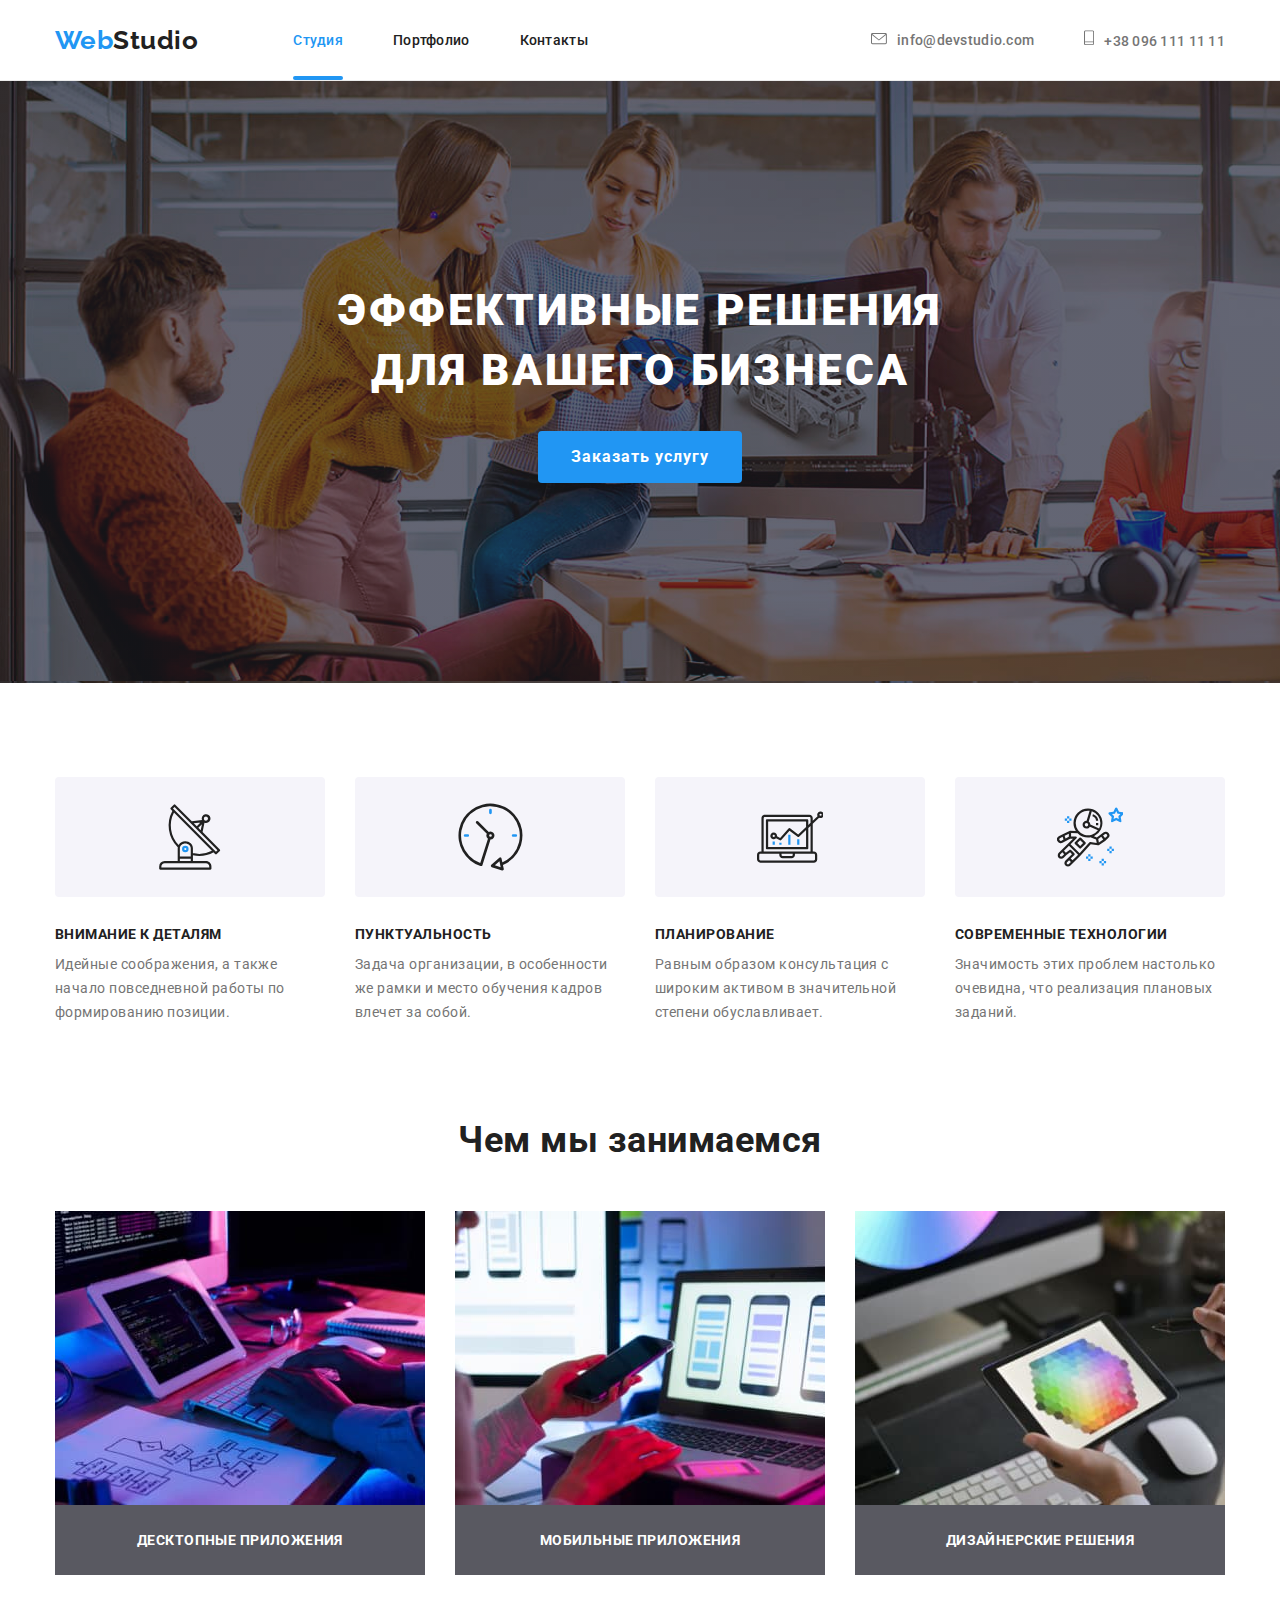
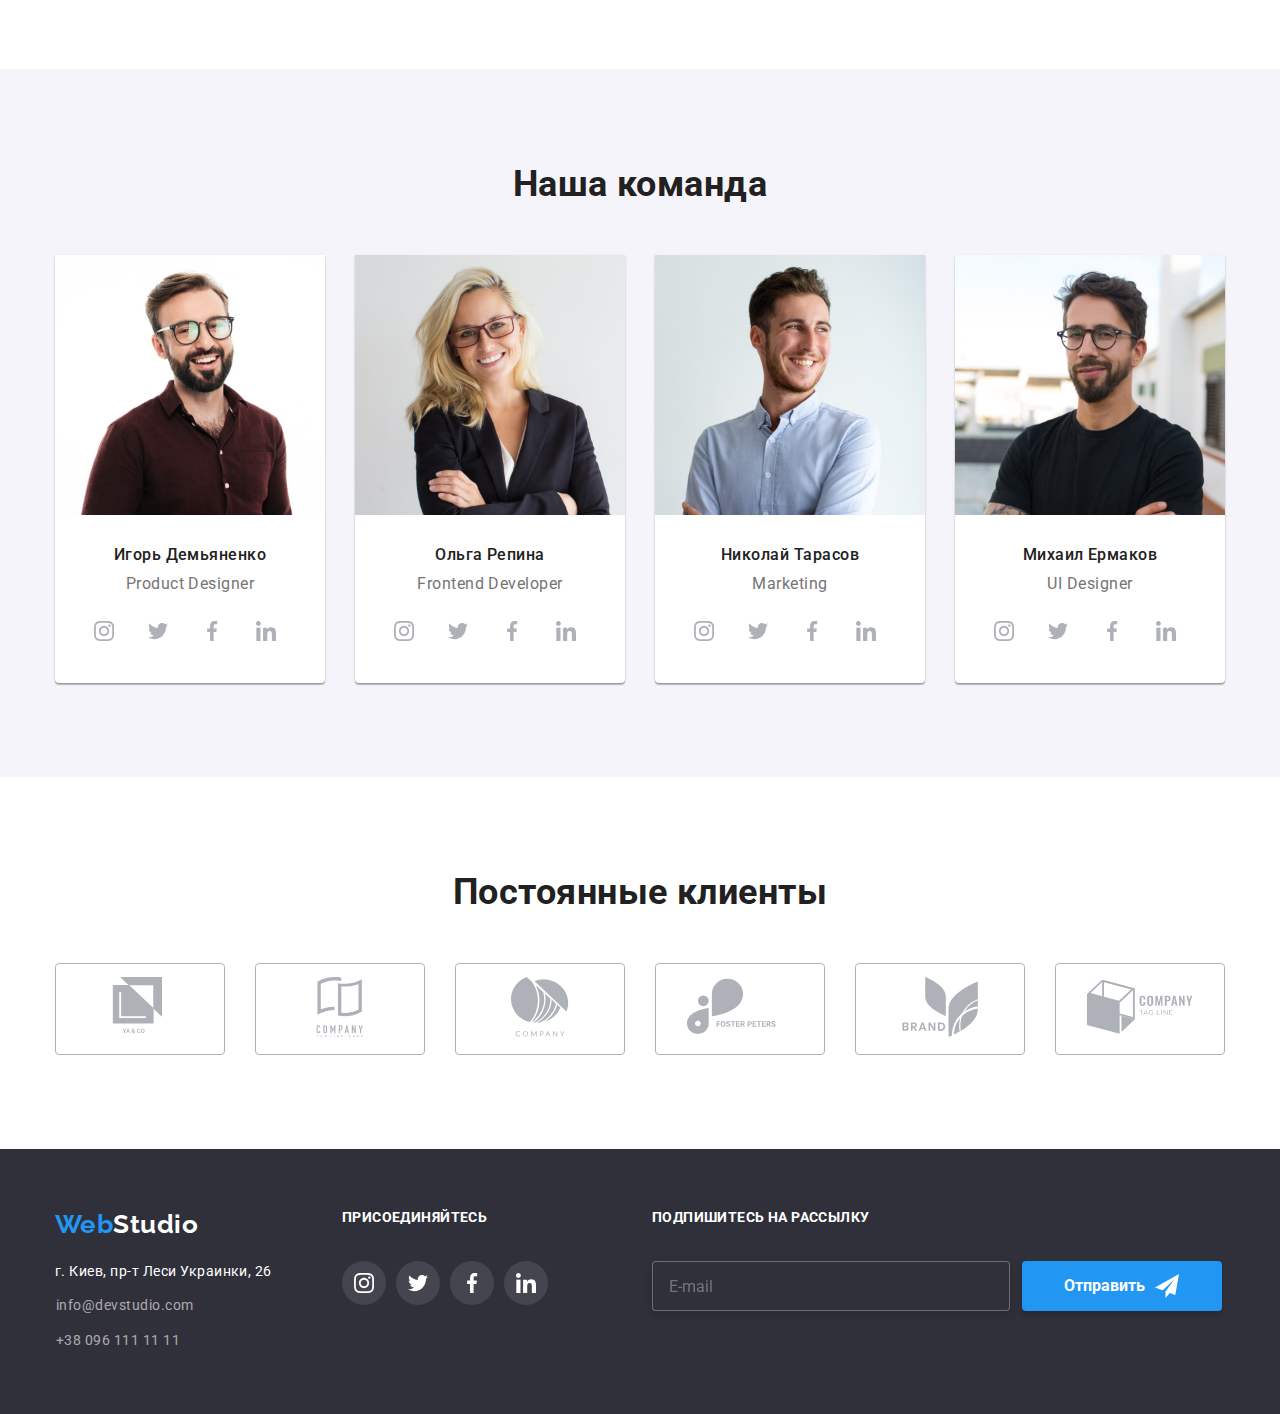
==== index.html @ 8d623f16 "copy goit-markup-hw-06" ====
<!DOCTYPE html>
<html lang="ru">

<head>
    <meta charset="UTF-8" />
    <meta name="viewport" content="width=device-width, initial-scale=1.0" />
    <title>WebStudio</title>
    <link rel="preconnect" href="https://fonts.googleapis.com">
    <link rel="preconnect" href="https://fonts.gstatic.com" crossorigin>
    <link
        href="https://fonts.googleapis.com/css2?family=Raleway:wght@700&family=Roboto:wght@400;500;700;900&display=swap"
        rel="stylesheet">
    <link rel="stylesheet"
        href="https://cdnjs.cloudflare.com/ajax/libs/modern-normalize/1.1.0/modern-normalize.min.css">

    <link rel="stylesheet" href="./css/styles.css">
</head>

<body>
    <!-- Шапка сайта -->
    <header class="page-header">

        <div class="container container-flex">


            <nav class="nav flex">
                <a href="./index.html" class="top-logo logo">
                    <span class="accent">Web</span>Studio
                </a>

                <ul class="site-nav list">
                    <li><a href="./index.html" class="link current">Студия</a></li>

                    <li><a href="./portfolio.html" class="link">Портфолио</a></li>
                    <li><a href="" class="link">Контакты</a></li>
                </ul>
            </nav>




            <ul class="telephone-maill-header list flex">

                <li> <a href="mailto:info@devstudio.com" class="button2 "><svg class="link-icon2" width="16"
                            height="12">
                            <use href="./images/sprite.svg#icon-envelope"></use>
                        </svg>info@devstudio.com</a></li>
                <li><a href="tel:+380961111111" class="button2 "> <svg class="link-icon2" width="10" height="16">
                            <use href="./images/sprite.svg#icon-Vector"></use>
                        </svg>+38 096 111 11 11</a></li>
            </ul>
        </div>

    </header>

    <main>
        <!-- Герой -->

        <section class="hero ">
            <div class="container">
                <div class="hero-content">

                    <h1 class="hero-title">ЭФФЕКТИВНЫЕ РЕШЕНИЯ<br>
                        ДЛЯ ВАШЕГО БИЗНЕСА</h1>
                    <button class="button primary" type="button" data-modal-open>Заказать услугу</button>
                </div>
            </div>


        </section>


        <!-- Переваги -->

        <section class="section-special-first ">
            <div class="container">

                <!-- <h2 class="unvisible">Список преимуществ</h2> -->

                <ul class="feature-list list">

                    <li class="feature-list-item">

                        <div class="invisible-icon2"><svg class="invisible-icon" width="65.32px" height="70px">
                                <use href="./images/sprite.svg#icon-antenna"></use>
                            </svg></div>

                        <h3 class="title">Внимание к деталям</h3>
                        <p class="text">
                            Идейные соображения, а также начало повседневной работы по формированию позиции.
                        </p>
                    </li>
                    <li class="feature-list-item">

                        <div class="invisible-icon2"><svg class="invisible-icon" width="66.96px" height="70px">
                                <use href="./images/sprite.svg#icon-clock"></use>

                            </svg></div>
                        <h3 class="title">Пунктуальность</h3>
                        <p class="text">
                            Задача организации, в особенности же рамки и место обучения кадров влечет за собой.
                        </p>
                    </li>
                    <li class="feature-list-item">

                        <div class="invisible-icon2"><svg class="invisible-icon" width="66.96px" height="70px">
                                <use href="./images/sprite.svg#icon-diagram"></use>
                            </svg></div>

                        <h3 class="title">Планирование</h3>
                        <p class="text">
                            Равным образом консультация с широким активом в значительной степени обуславливает.
                        </p>
                    </li>
                    <li class="feature-list-item">

                        <div class="invisible-icon2"> <svg class="invisible-icon" width="66.96px" height="70px">
                                <use href="./images/sprite.svg#icon-astronaut"></use>
                            </svg></div>

                        <h3 class="title">Современные технологии</h3>
                        <p class="text">
                            Значимость этих проблем настолько очевидна, что реализация плановых заданий.
                        </p>
                    </li>
                </ul>
            </div>
        </section>


        <!-- Послуги -->

        <section class="section-special-second services">
            <div class="container">
                <h2 class="section-main-title">Чем мы занимаемся</h2>

                <ul class="list services-list">

                    <li class="services-list-item">
                        <img src="./images/1th/layout.jpg" alt="Компьютер" width="370" />
                        <p class="services-text">Десктопные приложения</p>
                    </li>
                    <li class="services-list-item">
                        <img src="./images/1th/mobile_development.jpg" alt="Телефон" width="370" />
                        <p class="services-text">Мобильные приложения</p>
                    </li>
                    <li class="services-list-item">
                        <img src="./images/1th/design.jpg" alt="Планшет" width="370" />
                        <p class="services-text">Дизайнерские решения</p>
                    </li>
                </ul>
            </div>
        </section>


        <!-- Співробітники компанії -->

        <section class="section employees">
            <div class="container">

                <h2 class="section-main-title">Наша команда</h2>
                <ul class="list employees-list">
                    <li class="employees-item">

                        <img src="./images/1th/Product_Designer.jpg" alt="Співробітник компанії" width="270" />
                        <div class="employees-item-description">
                            <h3>Игорь Демьяненко</h3>
                            <p>Product Designer</p>
                            <ul class="social-button list social-centr">


                                <li> <a href="#" class="social-block2"><svg class="social-links2">
                                            <!--  width="44px" height="44px"-->

                                            <use href="./images/svg/sprite.svg#instagram"></use>
                                        </svg>
                                    </a></li>
                                <li> <a href="#" class="social-block2"><svg class="social-links2">
                                            <use href="./images/svg/sprite.svg#twitter"></use>
                                        </svg>
                                    </a></li>

                                <li> <a href="#" class="social-block2"><svg class="social-links2">
                                            <use href="./images/svg/sprite.svg#facebook"></use>
                                        </svg>
                                    </a></li>
                                <li> <a href="#" class="social-block2 "><svg class="social-links2 ">
                                            <use href=" ./images/svg/sprite.svg#linkedin"></use>
                                        </svg>
                                    </a></li>
                            </ul>

                        </div>
                    </li>
                    <li class="employees-item">
                        <img src="./images/1th/Frontend_Developer.jpg" alt="Співробітник компанії" width="270" />
                        <div class="employees-item-description">
                            <h3>Ольга Репина</h3>
                            <p>Frontend Developer</p>
                            <ul class="social-button list social-centr">


                                <li> <a href="#" class="social-block2"><svg class="social-links2">
                                            <!--  width="44px" height="44px"-->

                                            <use href="./images/svg/sprite.svg#instagram"></use>
                                        </svg>
                                    </a></li>
                                <li> <a href="#" class="social-block2"><svg class="social-links2">
                                            <use href="./images/svg/sprite.svg#twitter"></use>
                                        </svg>
                                    </a></li>

                                <li> <a href="#" class="social-block2"><svg class="social-links2">
                                            <use href="./images/svg/sprite.svg#facebook"></use>
                                        </svg>
                                    </a></li>
                                <li> <a href="#" class="social-block2"><svg class="social-links2">
                                            <use href=" ./images/svg/sprite.svg#linkedin"></use>
                                        </svg>
                                    </a></li>
                            </ul>
                        </div>
                    </li>
                    <li class="employees-item">
                        <img src="./images/1th/Marketing.jpg" alt="Співробітник компанії" width="270" />
                        <div class="employees-item-description">
                            <h3>Николай Тарасов</h3>
                            <p>Marketing</p>
                            <ul class="social-button list social-centr">


                                <li> <a href="#" class="social-block2"><svg class="social-links2">
                                            <!--  width="44px" height="44px"-->

                                            <use href="./images/svg/sprite.svg#instagram"></use>
                                        </svg>
                                    </a></li>
                                <li> <a href="#" class="social-block2"><svg class="social-links2">
                                            <use href="./images/svg/sprite.svg#twitter"></use>
                                        </svg>
                                    </a></li>

                                <li> <a href="#" class="social-block2"><svg class="social-links2">
                                            <use href="./images/svg/sprite.svg#facebook"></use>
                                        </svg>
                                    </a></li>
                                <li> <a href="#" class="social-block2"><svg class="social-links2">
                                            <use href=" ./images/svg/sprite.svg#linkedin"></use>
                                        </svg>
                                    </a></li>
                            </ul>
                        </div>
                    </li>
                    <li class="employees-item">


                        <img src="./images/1th/UI_Designer.jpg" alt="Співробітник компанії" width="270" />
                        <div class="employees-item-description">

                            <h3>Михаил Ермаков</h3>
                            <p>UI Designer</p>
                            <ul class="social-button list social-centr">


                                <li> <a href="#" class="social-block2"><svg class="social-links2">
                                            <!--  width="44px" height="44px"-->

                                            <use href="./images/svg/sprite.svg#instagram"></use>
                                        </svg>
                                    </a></li>
                                <li> <a href="#" class="social-block2"><svg class="social-links2">
                                            <use href="./images/svg/sprite.svg#twitter"></use>
                                        </svg>
                                    </a></li>

                                <li> <a href="#" class="social-block2"><svg class="social-links2">
                                            <use href="./images/svg/sprite.svg#facebook"></use>
                                        </svg>
                                    </a></li>
                                <li> <a href="#" class="social-block2"><svg class="social-links2">
                                            <use href=" ./images/svg/sprite.svg#linkedin"></use>
                                        </svg>
                                    </a></li>
                            </ul>
                        </div>
                    </li>
                </ul>
            </div>
        </section>


        <!-- Постійні клієнти -->


        <section class="section-special-second section employees background-partners">
            <div class="container ">
                <h2 class="section-main-title">Постоянные клиенты</h2>
                <ul class="client">

                    <li class="item">
                        <button type="button" class="button-client"><svg class="client-icon-button">
                                <use href="./images/sprite.svg#icon-Client1"></use>
                            </svg></button>
                    </li>
                    <li class="item">
                        <button type="button" class="button-client"><svg class="client-icon-button">
                                <use href="./images/sprite.svg#icon-Client2"></use>
                            </svg></button>
                    </li>
                    <li class="item">
                        <button type="button" class="button-client"><svg class="client-icon-button">
                                <use href="./images/sprite.svg#icon-Client3"></use>
                            </svg></button>
                    </li>
                    <li class="item">
                        <button type="button" class="button-client"><svg class="client-icon-button">
                                <use href="./images/sprite.svg#icon-Client4"></use>
                            </svg></button>
                    </li>
                    <li class="item">
                        <button type="button" class="button-client"><svg class="client-icon-button">
                                <use href="./images/sprite.svg#icon-Client5"></use>
                            </svg></button>
                    </li>
                    <li class="item">
                        <button type="button" class="button-client"><svg class="client-icon-button">
                                <use href="./images/sprite.svg#icon-Client6"></use>
                            </svg></button>
                    </li>




                </ul>



            </div>
        </section>





    </main>

    <!-- Футер -->

    <footer class="footer">

        <div class="container container-footer ">
            <div>
                <a href="./index.html" class="footer-logo logo">


                    <span class="accent">Web</span><span class="second-part">Studio</span>
                </a>

                <address class="address">
                    <p class="address-margin">г. Киев, пр-т Леси Украинки, 26</p>
                    <ul class="list">
                        <li class="address-margin"><a href="mailto:info@devstudio.com"
                                class="button">info@devstudio.com</a>
                        </li>
                        <li><a href="tel:+380961111111" class="button">+38 096 111 11 11</a></li>
                    </ul>
                </address>
            </div>



            <div class="container-footer2">
                <h3 class="social-h">ПРИСОЕДИНЯЙТЕСЬ</h3>



                <ul class="social-button list">

                    <li> <a href="#" class="social-block3"><svg class="social-links3">
                                <!--  width="44px" height="44px"-->

                                <use href="./images/svg/sprite.svg#instagram"></use>
                            </svg>
                        </a></li>
                    <li> <a href="#" class="social-block3"><svg class="social-links3">
                                <use href="./images/svg/sprite.svg#twitter"></use>
                            </svg>
                        </a></li>

                    <li> <a href="#" class="social-block3"><svg class="social-links3">
                                <use href="./images/svg/sprite.svg#facebook"></use>
                            </svg>
                        </a></li>
                    <li> <a href="#" class="social-block3"><svg class="social-links3">
                                <use href="./images/svg/sprite.svg#linkedin"></use>
                            </svg>
                        </a></li>

                </ul>


            </div>
            <div class="subscription-box-general">
                <h3 class="social-h">Подпишитесь на рассылку</h3>
                <div class="subscription-box">
                    <div><label for="Email" class="form-input-box-footer">

                            <input type="email" name="" id="" class="form-input-footer" placeholder="E-mail">

                        </label></div>

                    <div class="btn-submit-box"><button type="submit" class="btn-subscribe">Отправить &#32;
                            <svg class="social-links-telegram">
                                <use href="./images/svg/sprite.svg#telegram-ico"></use>
                            </svg>
                        </button></div>

                </div>
            </div>


        </div>


    </footer>

    <!--Модальне вікно-->
    <div class="backdrop is-hidden" data-modal>
        <div class="modal-box">
            <button class="modal-close" data-modal-close>
                <svg class="close-icon">
                    <use href="./images/svg/close.svg#close"></use>
                </svg>
            </button>
            <b class="modal-headline">Оставьте свои данные, мы вам перезвоним</b>
            <form class="form-box">
                <label for="Name" class="form-input-box">
                    Имя
                    <input type="text" name="user-name" id="" class="form-input" required>
                    <svg class="form-input-icon">
                        <use href="./images/svg/person-black-18dp 1.svg#1"></use>
                    </svg>



                </label>

                <label for="Tel" class="form-input-box">
                    Телефон
                    <input type="tel" name="" id="" class="form-input" pattern="[0-9]{10}" title="0500505050">

                    <svg class="form-input-icon">
                        <use href="./images/svg/phone-black-18dp 1.svg#1""></use>
                    </svg>

                </label>
                <label for=" Email" class="form-input-box">
                            Почта
                            <input type="email" name="" id="" class="form-input">
                            <svg class="form-input-icon">
                                <use href="./images/svg/email-black-18dp 1.svg#1""></use>
                    </svg>


                </label>
                <!---->
                <label class=" form-input-box-coment">
                                    Комментарий
                                    <textarea name="textarea" id="user-msg" placeholder="Введите текст"
                                        class="form-message"></textarea>
                </label>

                <label class="check option">
                    <input class="check__input" type="checkbox">
                    <span class="check__box"></span>
                    <span class="check-text">Соглашаюсь с рассылкой и принимаю &#32;<a href="#">Условия
                            договора</a></span>

                </label>

            </form>

            <div class="modal-btn-box"><button type="submit" class="modal-btn">Отправить</button></div>
        </div>
    </div>
    <!---->
    <script src="./js/modal.js"></script>

</body>

</html>
---- css/styles.css ----
:root {
  --accent-color: #2196f3;
  --primary-white-color: #ffffff;
  --primary-text-color: #212121;
  --secondary-text-color: #757575;
  --title-text-color: #212121;
  --secondary-background-color: #2f303a;
  --special-background-color: #f5f4fa;
}





body {
  margin: 0;
  font-family: Roboto, sans-serif;
  background-color: var(--primary-white-color);
  color: var(--primary-text-color);
  letter-spacing: 0.03em;
}
h1,
h2,
h3,
h4,
h5,
h6,
p {
  margin-top: 0;
  margin-bottom: 0;
}
ul,
ol {
  margin-top: 0;
  margin-bottom: 0;
  padding-left: 0;
}
img {
  display: block;
}
/* ============== COMPONENTS ============== */
.container {
  width: 1200px;
  padding-left: 15px;
  padding-right: 15px;
  margin: 0 auto;
  box-sizing: border-box;

  
}
.container-footer{
  display: flex;

}
.container-footer2{
  margin-left: 70px;
}

.list {
  list-style: none;
  padding: 0;
}
.unvisible {
  color: var(--primary-white-color);
}
.flex {
  display: flex;
  flex-direction: row;
}

.no-margin.list {
  margin: 0;
}

.no-margin {
  margin: 0;
}
/* ============== END COMPONENTS ============== */

/* ============== BUTTONS ============== */
.button {
  cursor: pointer;
  color: var(--secondary-text-color);
  font-family: inherit;
  display: inline-block;
  text-align: center;
  border: 1px solid transparent;

  transition-property: all;
transition-duration: 250ms;
transition-timing-function: cubic-bezier(0.4, 0, 0.2, 1);
}

.button.primary {
  color: var(--primary-white-color);
  background-color: var(--accent-color);
  font-family: inherit;
  font-weight: 700;
  font-size: 16px;
  line-height: 1.87;
  display: flex;
  align-items: center;
  letter-spacing: 0.06em;
  padding: 10px 32px;
  border-radius: 4px;
  margin: 0 auto;
}

.button.secondary {
  color: var(--primary-text-color);
  background-color: var(--special-background-color);

  
  font-family: inherit;
  font-weight: 500;
  font-size: 16px;
  line-height: 1.87;
  display: flex;
  align-items: center;
  padding: 6px 22px;
  letter-spacing: 0.03em;
  border-radius: 4px;
  min-width: 75px;
}

.button.secondary:hover,
.button.secondary:focus {
  color: var(--primary-white-color);
  background-color: var(--accent-color);
}

.button.primary:hover,
.button.primary:focus {
  color: var(--accent-color);
  background-color: var(--primary-white-color);
}
/* ============== END BUTTONS ============== */

/* ============== HEADER ============== */
.page-header {
  border-bottom: 1px solid #ececec;
}
/*
.page-header li {
  padding: 32px 0;
}*/

.top-logo {
  color: var(--title-text-color);
  font-family: Raleway;
  font-weight: 700;
  font-size: 26px;
  line-height: 1.17;
  text-decoration: none;
  margin: 0 95px 0 0;
  padding: 25px 0 25px 0;
  /* outline: 2px solid red; */
}

.logo .accent {
  color: var(--accent-color);
}
/* ============== NAVIGATION ============== */

.site-nav {
  display: flex;

  margin: auto 0;
}
.site-nav{ display:flex;}
.site-nav :not(:last-child){margin-right: 50px;}

.nav-menu{ display:flex;}
.nav-menu :not(:last-child){margin-right: 50px;}

.site-nav  {
  color: var(--accent-color);
}



.link{font-weight: 500;
  padding-top: 24px;
padding-bottom: 25px;
font-size: 14px;
  line-height: 1.14;
  letter-spacing: 0.02em;
  text-decoration: none;
  color: var(--primary-text-color);

  transition-property: all;
transition-duration: 250ms;
transition-timing-function: cubic-bezier(0.4, 0, 0.2, 1);
}

.link2{font-weight: 500;
  padding-top: 24px;
padding-bottom: 25px;
font-size: 14px;
  line-height: 1.14;
  letter-spacing: 0.02em;
  
 
}

 .link:hover,
 .link:focus {
  color: var(--accent-color);
}


 .link.current {
  color: var(--accent-color);
}
.current{
  position: relative;
  
}
.current::after{
content: "";
display: block;
position: absolute;
left: 0;

width: 100%;
height: 4px;
background: #2196F3;
border-radius: 2px;
bottom: -7px;
/*margin-top: 32px;
margin-bottom: 0;*/

}




/*!!!!!!!!!!!!!!!!!!!!!!!!*/
.telephone-maill-header {
  font-style: normal;
  font-weight: 500;
  font-size: 14px;
  line-height: 1.14;
  letter-spacing: 0.02em;
  display: flex;
 /* flex-direction: row;*/
  align-items: center;
  margin: left;
  /*margin-left: auto;*/
}

.telephone-maill-header .button {
  color: var(--secondary-text-color);
  text-decoration: none;
  
}


.telephone-maill-header :not(:last-child){margin-right: 50px;}


.telephone-maill-header .button:hover,
.telephone-maill-header .button:focus {
  color: var(--accent-color);

}

.button2{
    text-decoration: none; 

    transition-property: all;
transition-duration: 250ms;
transition-timing-function: cubic-bezier(0.4, 0, 0.2, 1);
  
}
.button2:hover, .button2:focus {
  color: var(--accent-color);

}
.button2:hover  .link-icon2 {
 fill: #2196F3;
 
}
.button2:focus  .link-icon2 {
 fill: #2196F3;
 
}



.button2{
font-weight: 500;
padding-top: 24px;
padding-bottom: 25px;
font-size: 14px;
line-height: 16px;
letter-spacing: 0.02em;

color: #757575;

}

.button3{
/*font-weight: 500;*/
padding-top: 24px;
padding-bottom: 25px;}

.container-flex{
 display: block;
 display: flex;
  align-items: center;
  justify-content: space-between;
  
}

/* ============== END NAVIGATION ============== */

/* ============== END HEADER ============== */

/* ============== HERO ============== */

.hero {
  background-color: var(--secondary-background-color);

 
  padding-bottom: 200px;
  padding-top: 200px;
  
  display: flex;
   align-items: center;
   text-align: center;
  justify-content: space-between;
justify-content: center;

  background-image:linear-gradient(rgba(47, 48, 58, 0.4),rgba(47, 48, 58, 0.4)), url(../images/1.png);
  
;
   max-width: 1600px;
  height: auto;
  

  margin: 0 auto;
  box-sizing: border-box;
}
.hero-title {
  color: var(--primary-white-color);
  font-weight: 900;
  font-size: 44px;
  line-height: 1.36;
  letter-spacing: 0.06em;
  text-transform: uppercase;
  /* margin: 0 auto; */
  margin-bottom: 30px;
}
.hero-content {
  margin: 0 auto;
  /*max-width: 700px;*/
  
}
/* ============== END HERO ============== */

/* ============== SECTION ============== */


.section {
  padding: 94px 0;
}
.section .title,
.section-special-first .title {
  color: var(--title-text-color);
  font-size: 14px;
  line-height: 1.14;
  text-transform: uppercase;
  margin-top: 0;
  margin-bottom: 10px;
}
.title{
  padding-top: 30px;
}

.section-main-title {
  color: var(--title-text-color);
  font-size: 36px;
  line-height: 1.17;
  text-align: center;
  margin-top: 0;
  margin-bottom: 50px;
}


.section-special-first {
  padding: 94px 0 0 0;
}

.section-special-second {

    /* padding: 47px 0 0px 0; */
    padding-top: 94px;
    padding-bottom: 94px;

}

/* ============== END SECTION ============== */

/* ============== FEATURES ============== */

.feature-list .text {
  color: var(--secondary-text-color);
  font-size: 14px;
  line-height: 1.71;
}

.feature-list {
  text-align: left;
  display: inline-block;
  display: flex;
  margin-left: -30px;
  margin-top: -30px;
}

.feature-list-item {
  margin-top: 30px;
  margin-left: 30px;
  /*flex-basis: calc((100% - 120px) / 4);*/
   width: 270px; 
   
}

/* ============== END FEATURES ============== */

/* ============== SERVICES ============== */




.services-list {
  display: inline-block;
  display: flex;
  flex-direction: row;
  flex-wrap: wrap;
  margin-left: -30px;
  margin-top: -30px;
}

.services-list-item {
  margin-left: 30px;
  margin-top: 30px;
  flex-basis: calc((100% - 90px) / 3);
}
.services-text{
 
  
  
  transform: translate();
  position: relative;
  /*top: -70px;*/
  padding-top: 27px;
  padding-bottom: 27px; 
  background-color: rgba(47, 48, 58, 0.8);

  font-family: Roboto;
font-style: normal;
font-weight: bold;
font-size: 14px;
line-height: 16px;
text-align: center;
letter-spacing: 0.03em;
text-transform: uppercase;

color: #FFFFFF;
}

/* ============== END SERVICES ============== */

/* ============== EMPLOYEES ============== */
.employees {
  background-color: var(--special-background-color);
  text-align: center;
  background: #F5F4FA;

}
.background-partners{ background: #fff;

}
.employees-list {
  /* margin: 0; */
  display: inline-block;
  display: flex;
  flex-direction: row;
  flex-wrap: wrap;
  margin-left: -30px;
  margin-top: -30px;
}

.employees-item {
  background-color: #fff;
  margin: 0;
  display: inline-block;
  margin-left: 30px;
  margin-top: 30px;
  /*flex-basis: calc((100% - 120px) / 4);*/
  box-shadow: 0px 1px 3px rgba(0, 0, 0, 0.12), 0px 1px 1px rgba(0, 0, 0, 0.14),
    0px 2px 1px rgba(0, 0, 0, 0.2);
  border-radius: 0px 0px 4px 4px;
}

.employees-item-description {
 padding-top: 30px;
 padding-bottom: 30px;
 

}


.employees-item h3 {
  color: var(--title-text-color);
  font-weight: 500;
  font-size: 16px;
  line-height: 1.2;
  margin: 0 auto 10px auto;
}

.employees-item p {
  color: var(--secondary-text-color);
  font-size: 16px;
  line-height: 1.2;
  margin: 0;
}


/* ============== END EMPLOYEES ============== */

/* ============== PORTFOLIO PROJECTS ============== */

.card{position: relative;
    overflow: hidden;
  }

.filter {
  align-items: center;
  margin: 0 auto 50px 0;
  display: flex;
  flex-direction: reverse;
  justify-content: center;

  transition-property: all;
transition-duration: 250ms;
transition-timing-function: cubic-bezier(0.4, 0, 0.2, 1);
}

.filter .button {
  margin-right: 8px;
}
.filter-shadow:hover, .filter-shadow:focus{
  box-shadow: 0px 3px 1px rgba(0, 0, 0, 0.1), 0px 1px 2px rgba(0, 0, 0, 0.08), 0px 2px 2px rgba(0, 0, 0, 0.12);
}

.projects a {
  text-decoration: none;
  color: var(--title-text-color);
}

.projects h2 {
  font-size: 18px;
  line-height: 2;
  letter-spacing: 0.06em;
}

.projects p {
  color: var(--secondary-text-color);
  font-size: 16px;
  line-height: 1.87;
}

.projects {
  display: flex;
  flex-direction: row;
  flex-wrap: wrap;
  margin-left: -30px;
  margin-top: -30px;

  transition-property: all;
transition-duration: 250ms;
transition-timing-function: cubic-bezier(0.4, 0, 0.2, 1);
}
.projects-box-shadow:hover{
  box-shadow: 0px 1px 1px rgba(0, 0, 0, 0.12), 0px 4px 4px rgba(0, 0, 0, 0.06), 1px 4px 6px rgba(0, 0, 0, 0.16);
}


.projects-item {
  margin-left: 30px;
  margin-top: 30px;
  flex-basis: calc((100% - 90px) / 3);
  /* align-content: space-between; */
}

.projects-item-description {
  border: 1px solid #eeeeee;
  border-top: none;
  padding: 20px 25px;
}

.projects-item-description p,
h2 {
  margin: 0;
}


.project-text{
 
transform: translateY(0%);
opacity: 0;

font-family: Roboto;
font-style: normal;
font-weight: normal;
font-size: 18px;
line-height: 28px;

 width:370px;
height: 294px;
padding: 64px;
padding-left: 24px;
padding-right: 24px;

letter-spacing: 0.03em;

color:rgba(33, 150, 243, 1);

pointer-events: none;

 transition-property: all;
transition-duration: 250ms;
transition-timing-function: cubic-bezier(0.4, 0, 0.2, 1);

}

.projects-item:hover .project-text{
  transform: translateY(-100%);
  opacity: 1;
  width:370px;
height: 294px;


padding: 64px;
padding-left: 24px;
padding-right: 24px;
background: rgba(33, 150, 243, 0.9);
color: #FFFFFF;
}


.project-text{
  position: absolute;}



/* ============== END PORTFOLIO PROJECTS ============== */

/* ============== FOOTER ============== */

.footer {
  background-color: var(--secondary-background-color);
  padding: 60px 0;
}

.footer-logo {
  color: var(--title-text-color);
  font-family: Raleway;
  font-weight: 700;
  font-size: 26px;
  line-height: 1.17;
  text-decoration: none;
  display: inline-block;
  margin-bottom: 20px;
}

.logo .second-part {
  color: var(--primary-white-color);
}
/* ============== CONTACT INFORMATION ============== */

.address {
  color: var(--primary-white-color);
  font-style: normal;
  font-size: 14px;
  line-height: 1.71;
  text-decoration: none;

  transition-property: all;
transition-duration: 250ms;
transition-timing-function: cubic-bezier(0.4, 0, 0.2, 1);
}

.address .button {
  color: rgba(255, 255, 255, 0.6);
  text-decoration: none;
}

.address .button:hover,
.address .button:focus {
  color: var(--accent-color);
}

.address-margin {
  margin-bottom: 9px;
}
/* ============== END CONTACT INFORMATION ============== */

/*subscribe*/
.form-input-box-footer{
 width: 358px;
height: 50px;

}
.form-input-footer{
width: 358px;
height: 50px;
padding-left: 16px;
  
  border: 1px solid rgba(255, 255, 255, 0.3);
box-sizing: border-box;
filter: drop-shadow(0px 4px 4px rgba(0, 0, 0, 0.15));
border-radius: 4px;
 background-color: #2F303A; 
 color: var(--primary-white-color);
}



.btn-subscribe{
 display: flex;
  align-items: center;
  justify-content: center;
  color: #fff;

  width: 200px;
height: 50px;
background: #2196F3;
box-shadow: 0px 4px 4px rgba(0, 0, 0, 0.15);
border-radius: 4px;
font-family: Roboto;
font-style: normal;
font-weight: bold;
font-size: 16px;
line-height: 30px;
cursor: pointer;

transition-property: all;
transition-duration: 250ms;
transition-timing-function: cubic-bezier(0.4, 0, 0.2, 1);
border: 0;
}

.btn-subscribe:hover,
.btn-subscribe:focus {
  color: var(--accent-color);
  background-color: var(--primary-white-color);
  --color2:var(--accent-color);
}

.social-links-telegram{
  width: 24px;
  height: 24px;
  margin-left: 10px;
  color: #000;
}
.subscription-box-general{
  padding-left: 94px;
}
.subscription-box{
  display: flex;
  
}
.btn-submit-box{
 padding-left: 12px; 
}
/*END subscribe*/




/* ============== END FOOTER ============== */

/*va1*/
.lnk-s{
  width: 44px;
  height: 44px;
   margin-right: 10px;
 /*ФОН*/
  --color1: rgba(255, 255, 255, 0.1);
  /*КОЛІР ЕЛЕМЕНТІ*/
  --color2: #AFB1B8;

  transition-property: all;
transition-duration: 250ms;
transition-timing-function: cubic-bezier(0.4, 0, 0.2, 1);
}
.lnk-s:hover{
--color1:red;/*  var(--accent-color) */
--color2: #fff;
}
.lnk-s:focus-within{
--color1:red;/*  var(--accent-color) */
--color2: #fff;
}
/**/
/*var2*//*Співробітники компанії кнопки соцмереж*/
.social-block2 {
  display: flex;
  display: block;

  border-radius: 50%;

  transition-property: all;
transition-duration: 250ms;
transition-timing-function: cubic-bezier(0.4, 0, 0.2, 1);
  
}
.social-block2:focus, .social-block2:hover  {
  --color1: black;
  background-color: #2196F3;
  --color2: #fff;
   width: 44px;
  height: 44px;
}
/***********************************************/

.social-block2 {
  display: flex;
  /*display: block;*/
  width: 44px;
  height: 44px;
  border-radius: 50%;
  margin-right: 10px;
   --color2:  #AFB1B8;
transition-property: all;
transition-duration: 250ms;
transition-timing-function: cubic-bezier(0.4, 0, 0.2, 1);
}
.social-block2:focus {
  
  background-color: #2196F3;
  --color2: #fff;
}
.social-block2:hover {
  
  background-color: #2196F3;
  --color2: #fff;
}

.social-links2 {
  display: flex;
    margin: auto;
  
  width: 20px;
  height: 20px;
  --color1: none;

  transition-property: all;
transition-duration: 250ms;
transition-timing-function: cubic-bezier(0.4, 0, 0.2, 1);
}


.social-block3 {
  display: flex;
  /*display: block;*/
background: rgba(255, 255, 255, 0.1);
  width: 44px;
  height: 44px;
border-radius: 50%;

  margin-right: 10px;
   fill: #fff;


   transition-property: all;
transition-duration: 250ms;
transition-timing-function: cubic-bezier(0.4, 0, 0.2, 1);
}




.social-block3:focus {
  
  background-color: #2196F3;
  --color2: #fff;
}
.social-block3:hover {
  
  background-color: #2196F3;
  --color2: #fff;
}

.social-links3 {
  /**/display: flex;
    margin: auto;
  
  width: 20px;
  height: 20px;
  --color1: none;
}



/**/



/*SVG*/
.link-icon {

width: 44px;
  height: 44px;
 background-color: none;
  margin-right: 10px;
 /*ФОН*/
  --color1: rgba(255, 255, 255, 0.1);
  /*КОЛІР ЕЛЕМЕНТІ*/
  --color2: #AFB1B8;
  
  transition-property: all;
transition-duration: 250ms;
transition-timing-function: cubic-bezier(0.4, 0, 0.2, 1);
}
.link-icon:hover{
    --color1:red;/*  var(--accent-color) */
  --color2: #fff;
}

.link-icon:focus{
    --color1: black;/*var(--accent-color)*/
  --color2: #fff;
  width: 44px;
  height: 44px;
  /*border-radius: 50%;*/
  outline:none;

}

.link-icon2{
  fill: #757575;
  margin-right: 10px;
}
.link-icon2:hover, 
.link-icon2:focus{
fill: #2196F3;

}





  .link-icon-button{
  background-color: none;

  margin-right: 10px;
  width: 44px;
  height: 44px;
  --color1: rgba(255, 255, 255, 0.1);
  --color2: #fff;

transition-property: all;
transition-duration: 250ms;
transition-timing-function: cubic-bezier(0.4, 0, 0.2, 1);
}

  .link-icon-button:hover, .link-icon-button:focus {
    --color1: var(--accent-color);
  --color2: #fff;}





.invisible-icon{
  background: #F5F4FA;
border-radius: 4px;
justify-content: center;}

.invisible-icon2{
   background: #F5F4FA;
   width: 270px;
height: 120px;
background: #F5F4FA;
border-radius: 4px;
display: flex;
   align-items: center;
  justify-content: space-between;
justify-content: center;


}
.client{
   list-style: none;
  
display: flex;
justify-content: center;
/*padding-left: 16px;
padding-right: 16px;
padding-top: 32px;
padding-bottom: 32px;
border: 1px solid #2196F3;
box-sizing: border-box;
border-radius: 4px;*/
padding-top: 0px;

}


.client :not(:last-child){margin-right: 30px;}

/*.client :hover{
  fill: #2196F3;
  
}*/
.client-logo{
list-style: none;
  width: 170px;
height: 92px;

border: 1px solid #AFB1B8;
box-sizing: border-box;
border-radius: 4px;
display: flex;
align-items: center;
justify-content: space-between;
justify-content: center;
cursor: pointer;

transition-property: all;
transition-duration: 250ms;
transition-timing-function: cubic-bezier(0.4, 0, 0.2, 1);
}

.client-logo:focus, .client-logo:hover {
 fill: #2196F3;
 border: 1px solid;
 border-color:  #2196F3;
}  




.client-logo  .client-icon:hover{
 fill: #2196F3;
 
}

.client-logo  .client-icon:focus{
 fill: #2196F3;
 
}/**/


.client-icon:hover, .client-logo:hover{
 fill: #2196F3;
 
}




.client-logo:focus,  .client-icon:focus{
 fill: #2196F3;
 
}
.client-logo:hover  .client-icon{
 fill: #2196F3;
 
}

.client-logo:focus  .client-icon{
 fill: #2196F3;
 
}


.client-icon:focus, .client-icon:hover {
 fill: #2196F3;
 border: 1px solid;
 border-color:  #2196F3;}








.client-icon{
  display: flex;
  align-items: center;
  justify-content: center;
  fill: #AFB1B8;
 




max-width: 106px;
max-height: 60px;
min-height:60px; ;
min-width: 106px;

transition-property: all;
transition-duration: 250ms;
transition-timing-function: cubic-bezier(0.4, 0, 0.2, 1);

}





.client-icon :not(:last-child ){margin-right: 30px;}

.social-button {
  font-style: normal;
  
  /*font-size: 14px;
  line-height: 1.14;
  letter-spacing: 0.02em;*/
  display: flex;
  flex-direction: row;
  align-items: flex-end;
  
  
}

.social-h{
  font-family: Roboto;
font-weight: bold;
font-size: 14px;
line-height: 16px;
letter-spacing: 0.03em;
text-transform: uppercase;
text-align:start;
margin-bottom: 36px;

color: #FFFFFF;
}



.social-centr{
display: flex;
justify-content: center;
margin-top: 16px;
}

.client-icon{
  border: 0;
}
  /*SVG  END*/





/*********************/
.button-client{
  width: 170px;
height: 92px;


 cursor: pointer;
  /*color: var(--secondary-text-color);*/
  font-family: inherit;
  display: inline-block;
  

  border: 1px solid #AFB1B8;
box-sizing: border-box;
border-radius: 4px;
background-color: #fff;

transition-property: all;
transition-duration: 250ms;
transition-timing-function: cubic-bezier(0.4, 0, 0.2, 1);
}
.client-icon-button{
  display: flexbox;
  justify-content: center; /* центируем по оси х*/
align-items: center; /* центируем по оси у*/


  fill: #AFB1B8;
 
max-width: 106px;
max-height: 60px;
min-height:60px; ;
min-width: 106px;

transition-property: all;
transition-duration: 250ms;
transition-timing-function: cubic-bezier(0.4, 0, 0.2, 1);
}


/**/.client-icon-button:hover, .client-icon-button:focus,
 .button-client:hover, .button-client:focus {
    fill: #2196F3;
    transition-property: all;
  transition-duration: 250ms;
  transition-timing-function: cubic-bezier(0.4, 0, 0.2, 1);
  }

 
 .button-client:hover, .button-client:focus {
    
  border: 1px solid #2196F3;}

  
 .button-client:focus .client-icon-button{ fill: #2196F3; }
 .button-client:hover .client-icon-button{fill: #2196F3;}

 /*********************/
/* backdrop*/ 
.backdrop {
  position: fixed;
  top: 0;
  left: 0;
  width: 100%;
  height: 100%;
   background: rgba(0, 0, 0, 0.2);

 transition-property: all;
  transition-duration: 250ms;
  transition-timing-function: cubic-bezier(0.4, 0, 0.2, 1);
}

.backdrop.is-hidden {
  opacity: 0;
  pointer-events: none;
  
  transition-property: all;
  transition-duration: 250ms;
  transition-timing-function: cubic-bezier(0.4, 0, 0.2, 1);
}


/************MODAL WINDOW**************/
/* modal */
.modal-box {
  position: absolute;
  top: 50%;
  left: 50%;
  transform: translate(-50%, -50%);
  min-width: 528px;
  min-height: 581px;
 background: #FFFFFF;
box-shadow: 0px 1px 3px rgba(0, 0, 0, 0.12), 0px 1px 1px rgba(0, 0, 0, 0.14), 0px 2px 1px rgba(0, 0, 0, 0.2);
border-radius: 4px;
padding: 40px;


transition-property: all;
  transition-duration: 250ms;
  transition-timing-function: cubic-bezier(0.4, 0, 0.2, 1);
}
.modal-close {
  display: block;
  position: absolute;
    top: 8px;
  right: 8px;
  width: 30px;
  height: 30px;
 
  fill: black;
  background-color: #fff;
 border: 1px solid rgba(0, 0, 0, 0.1);
  border-radius: 50%;
  cursor: pointer;

  transition-property: all;
  transition-duration: 250ms;
  transition-timing-function: cubic-bezier(0.4, 0, 0.2, 1);
}

.form-box{
  padding-top: 12px;
  transition-property: all;
  transition-duration: 250ms;
  transition-timing-function: cubic-bezier(0.4, 0, 0.2, 1);
}

.close-icon {
  width: 11px;
  height: 11px;
  --color3: #000;
  transition-property: all;
  transition-duration: 250ms;
  transition-timing-function: cubic-bezier(0.4, 0, 0.2, 1);
}
.modal-close:hover .close-icon{
 
  --color3:  #2196F3;
  transition-property: all;
  transition-duration: 250ms;
  transition-timing-function: cubic-bezier(0.4, 0, 0.2, 1);
}

.modal-headline{
  font-family: Roboto;
font-style: normal;
font-weight: bold;
font-size: 20px;
line-height: 23px;
text-align: center;
letter-spacing: 0.03em;
/*

padding-top: 40px;
padding-left: 41px;
padding-right: 39px;*/
color: #212121;


}


.form-input-box{
  display: block;
margin-bottom: 10px;  
color: #757575;
font-size: 12px;
position: relative;
transition-property: all;
  transition-duration: 250ms;
  transition-timing-function: cubic-bezier(0.4, 0, 0.2, 1);
}
.form-input-box-coment{
  display: block;
margin-bottom: 20px;  
color: #757575;
font-size: 12px;
position: relative;
transition-property: all;
  transition-duration: 250ms;
  transition-timing-function: cubic-bezier(0.4, 0, 0.2, 1);
}

.form-input {

 border: 1px solid rgba(33, 33, 33, 0.2);
box-sizing: border-box;
border-radius: 4px;

width: 100%;
height: 40px;
margin-top: 4px;

padding: 0 15px 0 42px;
    outline: none;

    transition-property: all;
  transition-duration: 250ms;
  transition-timing-function: cubic-bezier(0.4, 0, 0.2, 1);

}

.form-input:hover{
  border: 1px solid #2196F3;
box-sizing: border-box;
border-radius: 4px;
cursor: pointer;
}
.form-input:focus{
  border: 1px solid #2196F3;
box-sizing: border-box;
border-radius: 4px;
cursor: pointer;
}
.form-input:active{
  border: 1px solid #2196F3;
box-sizing: border-box;
border-radius: 4px;
cursor: pointer;
}
.form-message{



 border: 1px solid rgba(33, 33, 33, 0.2);
box-sizing: border-box;
border-radius: 4px;
   
  resize: none;
 width: 100%;
height: 120px;
padding: 12px 16px;
    outline: none;

}

.form-message:hover{
  border: 1px solid #2196F3;
box-sizing: border-box;
border-radius: 4px;
cursor: pointer;
}
.form-message:focus{
  border: 1px solid #2196F3;
box-sizing: border-box;
border-radius: 4px;
cursor: pointer;
}
.form-message:active{
  border: 1px solid #2196F3;
box-sizing: border-box;
border-radius: 4px;
cursor: pointer;
}
.form-message::placeholder{
  color: rgba(117, 117, 117, 0,5);

  transition-property: all;
  transition-duration: 250ms;
  transition-timing-function: cubic-bezier(0.4, 0, 0.2, 1);
}

.form-input-icon{
  display: block;
  width: 18px;
  height: 18px;


  
  position: absolute;
  top: 50%;
  left: 10px;
  
  transition-property: all;
  transition-duration: 250ms;
  transition-timing-function: cubic-bezier(0.4, 0, 0.2, 1);
}

/**/

/**/
.form-input:focus ~ .form-input-icon{
  --color1: var(--accent-color);
--color1: var(--accent-color);}
  .form-input:hover ~ .form-input-icon{
  --color1: var(--accent-color);}





  .modal-btn{
    width: 200px;
  height: 50px;
border: 0;

  background: #188CE8;
  color: #FFF;
  box-shadow: 0px 4px 4px rgba(0, 0, 0, 0.15);
  border-radius: 4px;

  font-family: Roboto;
  font-style: normal;
  font-weight: bold;
  font-size: 16px;
  line-height: 30px;
    letter-spacing: 0.06em;
  display: flex;
  justify-content: center;
transition-property: all;
  transition-duration: 250ms;
  transition-timing-function: cubic-bezier(0.4, 0, 0.2, 1);
  }
  .modal-btn{
      display: flex;
  align-items: center;
  justify-content: center;

  transition-property: all;
  transition-duration: 250ms;
  transition-timing-function: cubic-bezier(0.4, 0, 0.2, 1);

  }
  .modal-btn:focus{
        color: var(--accent-color);
    background-color: var(--primary-white-color);
    border: 1px solid var(--accent-color);
  transition-property: all;
  transition-duration: 250ms;
  transition-timing-function: cubic-bezier(0.4, 0, 0.2, 1);}
   .modal-btn:hover {
        color: var(--accent-color);
    background-color: var(--primary-white-color);
    border: 1px solid var(--accent-color);
  transition-property: all;
  transition-duration: 250ms;
  transition-timing-function: cubic-bezier(0.4, 0, 0.2, 1);}
   


  .modal-btn-box{
    padding-top: 30px;
    display: flex;
    justify-content: center;
transition-property: all;
  transition-duration: 250ms;
  transition-timing-function: cubic-bezier(0.4, 0, 0.2, 1);
  }



  /* Option */

          .option {
            display: flexbox;
            text-align: center;
              
             transition-property: all;
  transition-duration: 250ms;
  transition-timing-function: cubic-bezier(0.4, 0, 0.2, 1);
          }

          /* Check */

          .check {
              padding-left: 1.2em;
              font-family: Roboto;

font-size: 14px;
line-height: 24px;


letter-spacing: 0.03em;

color: #757575;
transition-property: all;
  transition-duration: 250ms;
  transition-timing-function: cubic-bezier(0.4, 0, 0.2, 1); }
.check a{
  color: #2196f3;
  text-decoration: underline;
}
.check{
  display: flex;
    align-items: center;
    max-width: 425px;
    margin-bottom: 30px;
    margin-right: auto;
    margin-left: auto;
    
}


 .check__input {
   /*position: absolute;
-webkit-appearance: none;
 -moz-appearance: none;
appearance: none;*/
     position: absolute;
    width: 1px;
    height: 1px;
    margin: -1px;
    border: 0;
    padding: 0;
    clip: rect(0 0 0 0);
    overflow: hidden;


transition-property: all;
  transition-duration: 250ms;
  transition-timing-function: cubic-bezier(0.4, 0, 0.2, 1); 

}

 .check__box {
  position: absolute;
/**/
display: flex;
 justify-content: center;
 align-items: center;

width: 16px;
 height: 15px;
margin-left: -20px;
background-image: url(/images/33/Vector.svg);
transition-property: all;
  transition-duration: 250ms;
  transition-timing-function: cubic-bezier(0.4, 0, 0.2, 1);
 }

 .check-text{

 margin: 2px;
 /*display: flex;
 justify-content: center;
 align-items: center;
 padding: 0;*/
 }
/* Checked */

 .check__input:checked+.check__box {
 display: flex;
 justify-content: center;
 align-items: center;
border-radius: 2px;

  object-fit: cover;




background-repeat: no-repeat;
 background-color: #2196F3;
 
 background-image: url(/images/33/icon-check.svg);
     transition-property: all;
  transition-duration: 250ms;
  transition-timing-function: cubic-bezier(0.4, 0, 0.2, 1);       
 }

         

  /************END MODAL WINDOW**************/
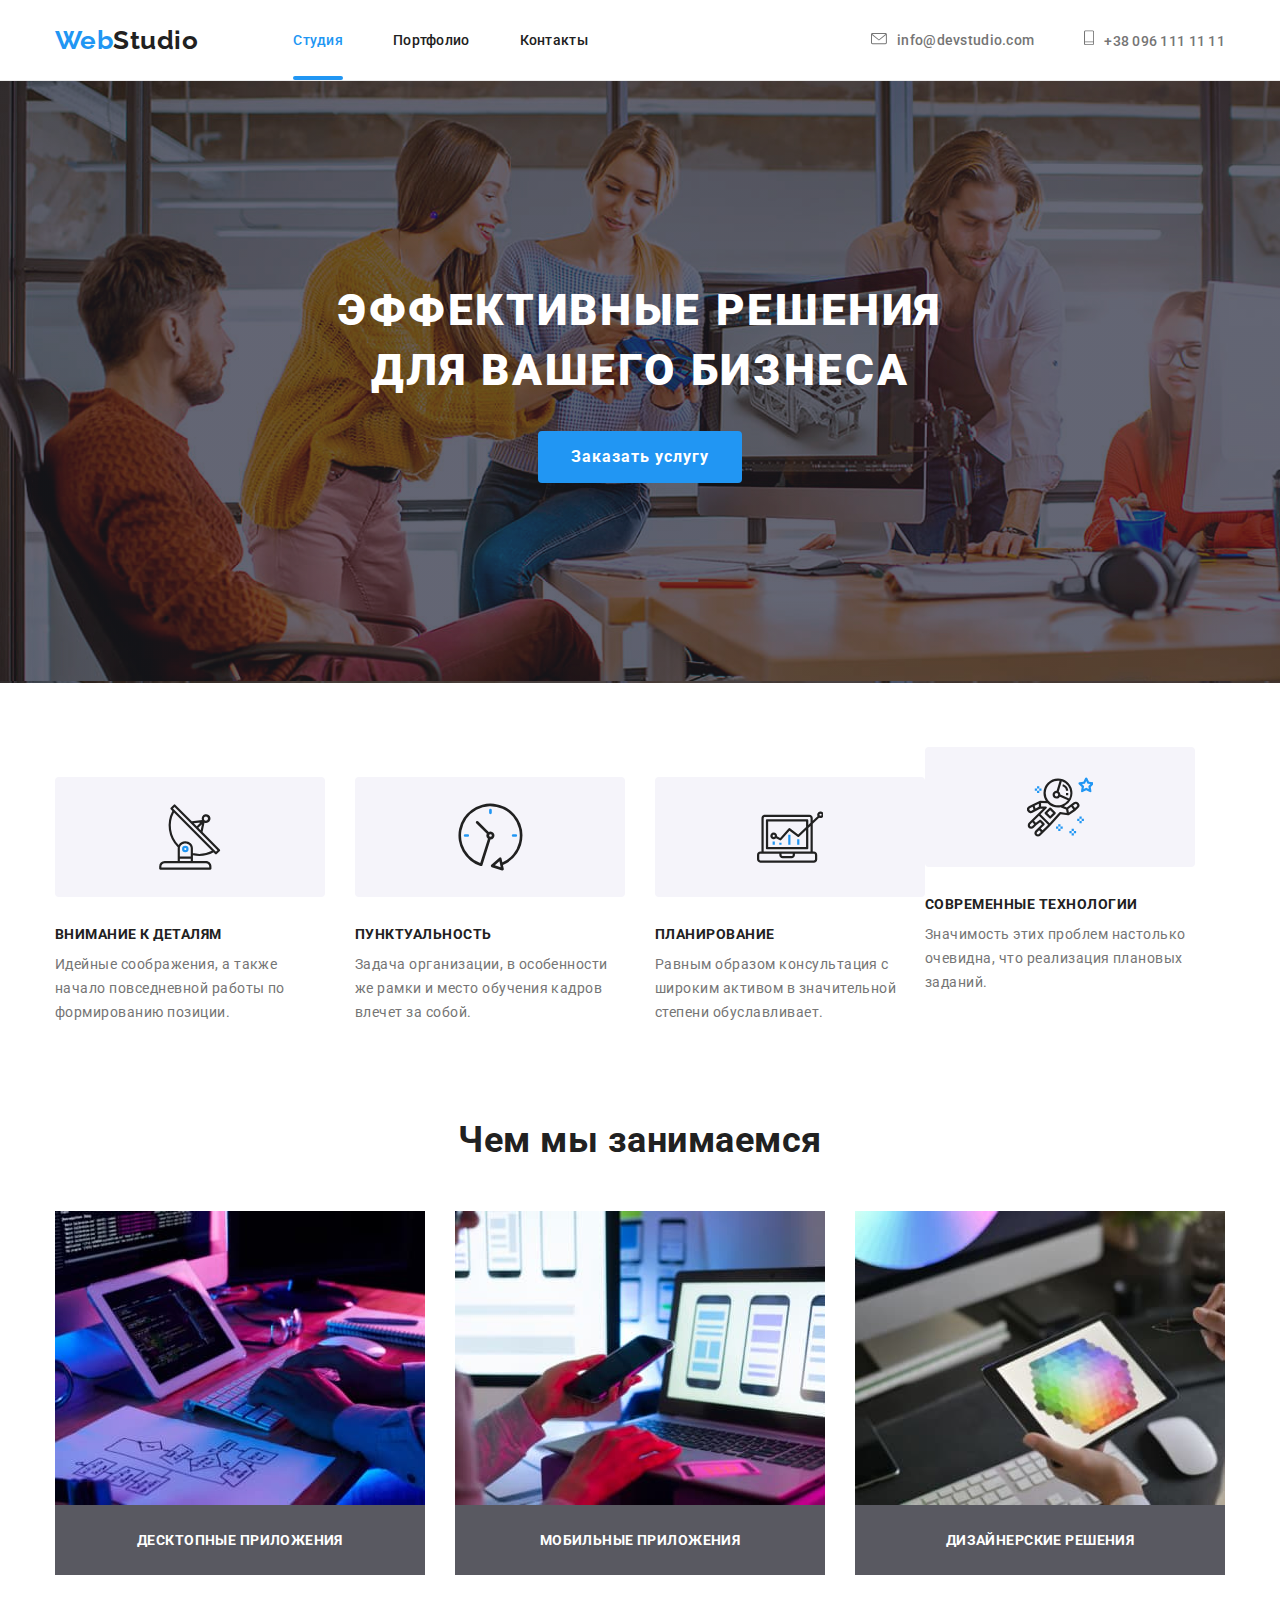
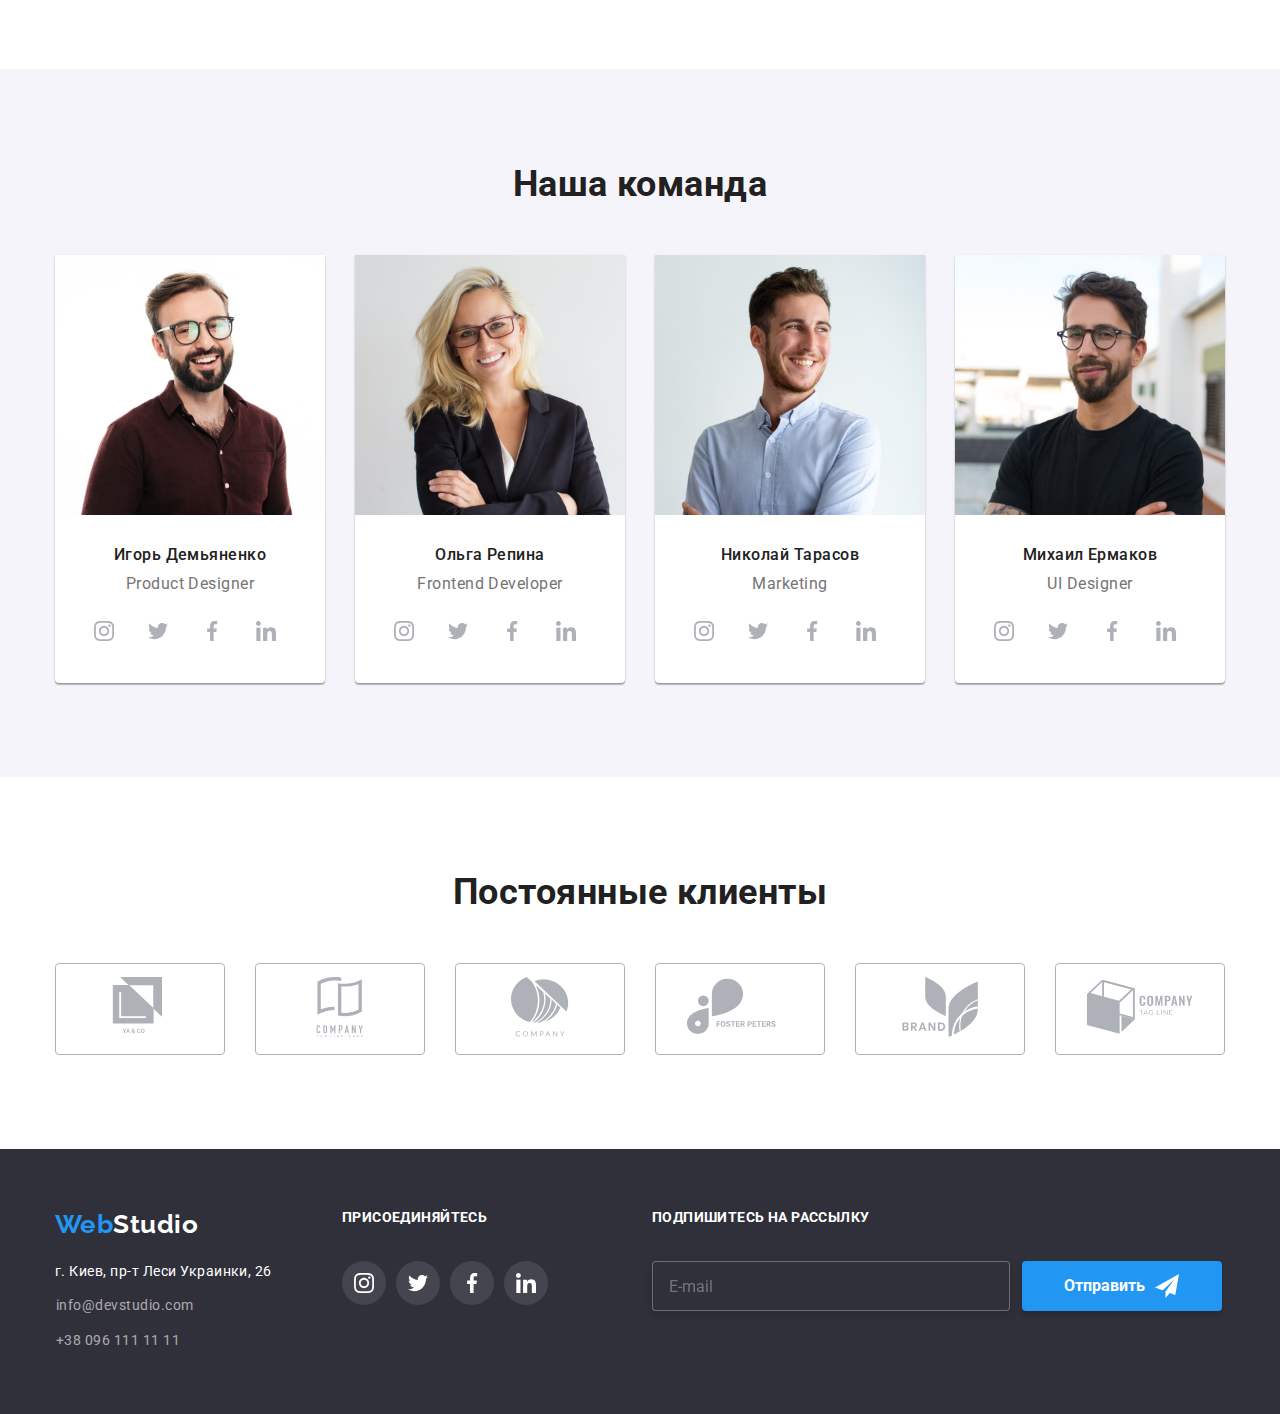
==== commit c92ccc33: "BEM+SASS" ====
--- a/index.html
+++ b/index.html
@@ -13,22 +13,22 @@
     <link rel="stylesheet"
         href="https://cdnjs.cloudflare.com/ajax/libs/modern-normalize/1.1.0/modern-normalize.min.css">
 
-    <link rel="stylesheet" href="./css/styles.css">
+    <link rel="stylesheet" href="./css/main.min.css">
 </head>
 
 <body>
     <!-- Шапка сайта -->
     <header class="page-header">
 
-        <div class="container container-flex">
-
-
-            <nav class="nav flex">
-                <a href="./index.html" class="top-logo logo">
+        <div class="container page-header-container">
+
+
+            <nav class="nav">
+                <a href="./index.html" class="top-logo">
                     <span class="accent">Web</span>Studio
                 </a>
 
-                <ul class="site-nav list">
+                <ul class="site-menu-header list">
                     <li><a href="./index.html" class="link current">Студия</a></li>
 
                     <li><a href="./portfolio.html" class="link">Портфолио</a></li>
@@ -41,11 +41,11 @@
 
             <ul class="telephone-maill-header list flex">
 
-                <li> <a href="mailto:info@devstudio.com" class="button2 "><svg class="link-icon2" width="16"
+                <li> <a href="mailto:info@devstudio.com" class="telephone-maill-header__button "><svg class="telephone-maill-header__icon" width="16"
                             height="12">
                             <use href="./images/sprite.svg#icon-envelope"></use>
                         </svg>info@devstudio.com</a></li>
-                <li><a href="tel:+380961111111" class="button2 "> <svg class="link-icon2" width="10" height="16">
+                <li><a href="tel:+380961111111" class="telephone-maill-header__button "> <svg class="telephone-maill-header__icon" width="10" height="16">
                             <use href="./images/sprite.svg#icon-Vector"></use>
                         </svg>+38 096 111 11 11</a></li>
             </ul>
@@ -79,9 +79,9 @@
 
                 <ul class="feature-list list">
 
-                    <li class="feature-list-item">
-
-                        <div class="invisible-icon2"><svg class="invisible-icon" width="65.32px" height="70px">
+                    <li class="feature-list_item">
+
+                        <div class="feature-list__icon--fon"><svg class="feature-list__icon" width="65.32px" height="70px">
                                 <use href="./images/sprite.svg#icon-antenna"></use>
                             </svg></div>
 
@@ -90,9 +90,9 @@
                             Идейные соображения, а также начало повседневной работы по формированию позиции.
                         </p>
                     </li>
-                    <li class="feature-list-item">
-
-                        <div class="invisible-icon2"><svg class="invisible-icon" width="66.96px" height="70px">
+                    <li class="feature-list_item">
+
+                        <div class="feature-list__icon--fon"><svg class="feature-list__icon" width="66.96px" height="70px">
                                 <use href="./images/sprite.svg#icon-clock"></use>
 
                             </svg></div>
@@ -101,9 +101,9 @@
                             Задача организации, в особенности же рамки и место обучения кадров влечет за собой.
                         </p>
                     </li>
-                    <li class="feature-list-item">
-
-                        <div class="invisible-icon2"><svg class="invisible-icon" width="66.96px" height="70px">
+                    <li class="feature-list_item">
+
+                        <div class="feature-list__icon--fon"><svg class="feature-list__icon" width="66.96px" height="70px">
                                 <use href="./images/sprite.svg#icon-diagram"></use>
                             </svg></div>
 
@@ -112,9 +112,9 @@
                             Равным образом консультация с широким активом в значительной степени обуславливает.
                         </p>
                     </li>
-                    <li class="feature-list-item">
-
-                        <div class="invisible-icon2"> <svg class="invisible-icon" width="66.96px" height="70px">
+                    <li class="feature-list-_item">
+
+                        <div class="feature-list__icon--fon"> <svg class="feature-list__icon" width="66.96px" height="70px">
                                 <use href="./images/sprite.svg#icon-astronaut"></use>
                             </svg></div>
 
@@ -136,17 +136,17 @@
 
                 <ul class="list services-list">
 
-                    <li class="services-list-item">
+                    <li class="services-list__item">
                         <img src="./images/1th/layout.jpg" alt="Компьютер" width="370" />
-                        <p class="services-text">Десктопные приложения</p>
-                    </li>
-                    <li class="services-list-item">
+                        <p class="services-list__text">Десктопные приложения</p>
+                    </li>
+                    <li class="services-list__item">
                         <img src="./images/1th/mobile_development.jpg" alt="Телефон" width="370" />
-                        <p class="services-text">Мобильные приложения</p>
-                    </li>
-                    <li class="services-list-item">
+                        <p class="services-list__text">Мобильные приложения</p>
+                    </li>
+                    <li class="services-list__item">
                         <img src="./images/1th/design.jpg" alt="Планшет" width="370" />
-                        <p class="services-text">Дизайнерские решения</p>
+                        <p class="services-list__text">Дизайнерские решения</p>
                     </li>
                 </ul>
             </div>
@@ -160,31 +160,31 @@
 
                 <h2 class="section-main-title">Наша команда</h2>
                 <ul class="list employees-list">
-                    <li class="employees-item">
+                    <li class="employees-list__item">
 
                         <img src="./images/1th/Product_Designer.jpg" alt="Співробітник компанії" width="270" />
-                        <div class="employees-item-description">
+                        <div class="employees-item__description">
                             <h3>Игорь Демьяненко</h3>
                             <p>Product Designer</p>
                             <ul class="social-button list social-centr">
 
 
-                                <li> <a href="#" class="social-block2"><svg class="social-links2">
+                                <li> <a href="#" class="employees-item__social "><svg class="employees-item__links">
                                             <!--  width="44px" height="44px"-->
 
                                             <use href="./images/svg/sprite.svg#instagram"></use>
                                         </svg>
                                     </a></li>
-                                <li> <a href="#" class="social-block2"><svg class="social-links2">
+                                <li> <a href="#" class="employees-item__social "><svg class="employees-item__links">
                                             <use href="./images/svg/sprite.svg#twitter"></use>
                                         </svg>
                                     </a></li>
 
-                                <li> <a href="#" class="social-block2"><svg class="social-links2">
+                                <li> <a href="#" class="employees-item__social "><svg class="employees-item__links">
                                             <use href="./images/svg/sprite.svg#facebook"></use>
                                         </svg>
                                     </a></li>
-                                <li> <a href="#" class="social-block2 "><svg class="social-links2 ">
+                                <li> <a href="#" class="employees-item__social  "><svg class="employees-item__links ">
                                             <use href=" ./images/svg/sprite.svg#linkedin"></use>
                                         </svg>
                                     </a></li>
@@ -192,93 +192,93 @@
 
                         </div>
                     </li>
-                    <li class="employees-item">
+                    <li class="employees-list__item">
                         <img src="./images/1th/Frontend_Developer.jpg" alt="Співробітник компанії" width="270" />
-                        <div class="employees-item-description">
+                        <div class="employees-item__description">
                             <h3>Ольга Репина</h3>
                             <p>Frontend Developer</p>
                             <ul class="social-button list social-centr">
 
 
-                                <li> <a href="#" class="social-block2"><svg class="social-links2">
+                                <li> <a href="#" class="employees-item__social"><svg class="employees-item__links">
                                             <!--  width="44px" height="44px"-->
 
                                             <use href="./images/svg/sprite.svg#instagram"></use>
                                         </svg>
                                     </a></li>
-                                <li> <a href="#" class="social-block2"><svg class="social-links2">
+                                <li> <a href="#" class="employees-item__social"><svg class="employees-item__links">
                                             <use href="./images/svg/sprite.svg#twitter"></use>
                                         </svg>
                                     </a></li>
 
-                                <li> <a href="#" class="social-block2"><svg class="social-links2">
+                                <li> <a href="#" class="employees-item__social"><svg class="employees-item__links">
                                             <use href="./images/svg/sprite.svg#facebook"></use>
                                         </svg>
                                     </a></li>
-                                <li> <a href="#" class="social-block2"><svg class="social-links2">
+                                <li> <a href="#" class="employees-item__social"><svg class="employees-item__links">
                                             <use href=" ./images/svg/sprite.svg#linkedin"></use>
                                         </svg>
                                     </a></li>
                             </ul>
                         </div>
                     </li>
-                    <li class="employees-item">
+                    <li class="employees-list__item">
                         <img src="./images/1th/Marketing.jpg" alt="Співробітник компанії" width="270" />
-                        <div class="employees-item-description">
+                        <div class="employees-item__description">
                             <h3>Николай Тарасов</h3>
                             <p>Marketing</p>
                             <ul class="social-button list social-centr">
 
 
-                                <li> <a href="#" class="social-block2"><svg class="social-links2">
+                                <li> <a href="#" class="employees-item__social"><svg class="employees-item__links">
                                             <!--  width="44px" height="44px"-->
 
                                             <use href="./images/svg/sprite.svg#instagram"></use>
                                         </svg>
                                     </a></li>
-                                <li> <a href="#" class="social-block2"><svg class="social-links2">
+                                <li> <a href="#" class="employees-item__social"><svg class="employees-item__links">
                                             <use href="./images/svg/sprite.svg#twitter"></use>
                                         </svg>
                                     </a></li>
 
-                                <li> <a href="#" class="social-block2"><svg class="social-links2">
+                                <li> <a href="#" class="employees-item__social"><svg class="employees-item__links">
                                             <use href="./images/svg/sprite.svg#facebook"></use>
                                         </svg>
                                     </a></li>
-                                <li> <a href="#" class="social-block2"><svg class="social-links2">
+                                <li> <a href="#" class="employees-item__social"><svg class="employees-item__links">
                                             <use href=" ./images/svg/sprite.svg#linkedin"></use>
                                         </svg>
                                     </a></li>
                             </ul>
                         </div>
                     </li>
-                    <li class="employees-item">
+                    <li class="employees-list__item">
 
 
                         <img src="./images/1th/UI_Designer.jpg" alt="Співробітник компанії" width="270" />
-                        <div class="employees-item-description">
+                        <div class="employees-item__description">
 
                             <h3>Михаил Ермаков</h3>
                             <p>UI Designer</p>
                             <ul class="social-button list social-centr">
 
 
-                                <li> <a href="#" class="social-block2"><svg class="social-links2">
+                                <li> <a href="#" class="employees-item__social "><svg class="employees-item__links">
                                             <!--  width="44px" height="44px"-->
 
                                             <use href="./images/svg/sprite.svg#instagram"></use>
                                         </svg>
                                     </a></li>
-                                <li> <a href="#" class="social-block2"><svg class="social-links2">
+                                <li> <a href="#" class="employees-item__social "><svg class="employees-item__links">
                                             <use href="./images/svg/sprite.svg#twitter"></use>
                                         </svg>
                                     </a></li>
 
-                                <li> <a href="#" class="social-block2"><svg class="social-links2">
+                                <li> <a href="#" class="employees-item__social "><svg class="employees-item__links">
                                             <use href="./images/svg/sprite.svg#facebook"></use>
                                         </svg>
                                     </a></li>
-                                <li> <a href="#" class="social-block2"><svg class="social-links2">
+                                <li> <a href="#" class="employees-item__social "><svg class="employees-item__links">
                                             <use href=" ./images/svg/sprite.svg#linkedin"></use>
                                         </svg>
                                     </a></li>
@@ -293,7 +293,7 @@
         <!-- Постійні клієнти -->
 
 
-        <section class="section-special-second section employees background-partners">
+        <section class="section-special-second section">
             <div class="container ">
                 <h2 class="section-main-title">Постоянные клиенты</h2>
                 <ul class="client">
@@ -347,83 +347,83 @@
 
     <!-- Футер -->
 
-    <footer class="footer">
-
-        <div class="container container-footer ">
-            <div>
-                <a href="./index.html" class="footer-logo logo">
-
-
-                    <span class="accent">Web</span><span class="second-part">Studio</span>
-                </a>
-
-                <address class="address">
-                    <p class="address-margin">г. Киев, пр-т Леси Украинки, 26</p>
-                    <ul class="list">
-                        <li class="address-margin"><a href="mailto:info@devstudio.com"
-                                class="button">info@devstudio.com</a>
-                        </li>
-                        <li><a href="tel:+380961111111" class="button">+38 096 111 11 11</a></li>
-                    </ul>
-                </address>
-            </div>
-
-
-
-            <div class="container-footer2">
-                <h3 class="social-h">ПРИСОЕДИНЯЙТЕСЬ</h3>
-
-
-
-                <ul class="social-button list">
-
-                    <li> <a href="#" class="social-block3"><svg class="social-links3">
-                                <!--  width="44px" height="44px"-->
-
-                                <use href="./images/svg/sprite.svg#instagram"></use>
-                            </svg>
-                        </a></li>
-                    <li> <a href="#" class="social-block3"><svg class="social-links3">
-                                <use href="./images/svg/sprite.svg#twitter"></use>
-                            </svg>
-                        </a></li>
-
-                    <li> <a href="#" class="social-block3"><svg class="social-links3">
-                                <use href="./images/svg/sprite.svg#facebook"></use>
-                            </svg>
-                        </a></li>
-                    <li> <a href="#" class="social-block3"><svg class="social-links3">
-                                <use href="./images/svg/sprite.svg#linkedin"></use>
-                            </svg>
-                        </a></li>
-
-                </ul>
-
-
-            </div>
-            <div class="subscription-box-general">
-                <h3 class="social-h">Подпишитесь на рассылку</h3>
-                <div class="subscription-box">
-                    <div><label for="Email" class="form-input-box-footer">
-
-                            <input type="email" name="" id="" class="form-input-footer" placeholder="E-mail">
-
-                        </label></div>
-
-                    <div class="btn-submit-box"><button type="submit" class="btn-subscribe">Отправить &#32;
-                            <svg class="social-links-telegram">
-                                <use href="./images/svg/sprite.svg#telegram-ico"></use>
-                            </svg>
-                        </button></div>
-
-                </div>
-            </div>
-
-
+<footer class="footer">
+
+    <div class="container footer__container ">
+        <div>
+            <a href="./index.html" class="footer__logo">
+
+
+                <span class="accent">Web</span><span class="second-part">Studio</span>
+            </a>
+
+            <address class="address">
+                <p class="footer__address">г. Киев, пр-т Леси Украинки, 26</p>
+                <ul class="footer__list">
+                    <li class="footer__address"><a href="mailto:info@devstudio.com"
+                            class="button">info@devstudio.com</a>
+                    </li>
+                    <li><a href="tel:+380961111111" class="button">+38 096 111 11 11</a></li>
+                </ul>
+            </address>
         </div>
 
 
-    </footer>
+
+        <div class="footer__container2">
+            <h3 class="social-h">ПРИСОЕДИНЯЙТЕСЬ</h3>
+
+
+
+            <ul class="social-button list">
+
+                <li> <a href="#" class="social-button__footer"><svg class="social-button__links">
+
+
+                            <use href="./images/svg/sprite.svg#instagram"></use>
+                        </svg>
+                    </a></li>
+                <li> <a href="#" class="social-button__footer"><svg class="social-button__links">
+                            <use href="./images/svg/sprite.svg#twitter"></use>
+                        </svg>
+                    </a></li>
+
+                <li> <a href="#" class="social-button__footer"><svg class="social-button__links">
+                            <use href="./images/svg/sprite.svg#facebook"></use>
+                        </svg>
+                    </a></li>
+                <li> <a href="#" class="social-button__footer"><svg class="social-button__links">
+                            <use href="./images/svg/sprite.svg#linkedin"></use>
+                        </svg>
+                    </a></li>
+
+            </ul>
+
+
+        </div>
+        <div class="subscription-box-general">
+            <h3 class="social-h">Подпишитесь на рассылку</h3>
+            <div class="subscription-box">
+                <div><label for="Email" class="form-input-box-footer">
+
+                        <input type="email" class="form-input-footer" placeholder="E-mail">
+
+                    </label></div>
+
+                <div class="btn-submit-box"><button type="submit" class="btn-subscribe">Отправить &#32;
+                        <svg class="button-post">
+                            <use href="./images/svg/sprite.svg#telegram-ico"></use>
+                        </svg>
+                    </button></div>
+
+            </div>
+        </div>
+
+
+    </div>
+
+
+</footer>
 
     <!--Модальне вікно-->
     <div class="backdrop is-hidden" data-modal>
--- a/css/main.min.css
+++ b/css/main.min.css
@@ -0,0 +1,2 @@
+:root{--accent-color: #2196f3;--primary-white-color: #ffffff;--primary-text-color: #212121;--secondary-text-color: #757575;--title-text-color: #212121;--secondary-background-color: #2f303a;--special-background-color: #f5f4fa}body{margin:0;font-family:Roboto, sans-serif;background-color:var(--primary-white-color);color:var(--primary-text-color);letter-spacing:0.03em}h1,h2,h3,h4,h5,h6,p{margin-top:0;margin-bottom:0}ul,ol{margin-top:0;margin-bottom:0;padding-left:0}img{display:block}.page-header{border-bottom:1px solid #ececec}.top-logo{color:var(--title-text-color);font-family:Raleway;font-weight:700;font-size:26px;line-height:1.17;text-decoration:none;margin:0 95px 0 0;padding:25px 0 25px 0}.top-logo .accent{color:var(--accent-color)}.nav{display:-webkit-box;display:-ms-flexbox;display:flex;-webkit-box-orient:horizontal;-webkit-box-direction:normal;-ms-flex-direction:row;flex-direction:row}.site-menu-header{display:-webkit-box;display:-ms-flexbox;display:flex;margin:auto 0}.site-menu-header{display:-webkit-box;display:-ms-flexbox;display:flex}.site-menu-header :not(:last-child){margin-right:50px}.site-menu-header{color:var(--accent-color)}.link{font-weight:500;padding-top:24px;padding-bottom:25px;font-size:14px;line-height:1.14;letter-spacing:0.02em;text-decoration:none;color:var(--primary-text-color);-webkit-transition-property:all;transition-property:all;-webkit-transition-duration:250ms;transition-duration:250ms;-webkit-transition-timing-function:cubic-bezier(0.4, 0, 0.2, 1);transition-timing-function:cubic-bezier(0.4, 0, 0.2, 1)}.link:hover,.link:focus{color:var(--accent-color)}.link.current{color:var(--accent-color)}.current{position:relative}.current::after{content:"";display:block;position:absolute;left:0;width:100%;height:4px;background:#2196f3;border-radius:2px;bottom:-7px}.telephone-maill-header{font-style:normal;font-weight:500;font-size:14px;line-height:1.14;letter-spacing:0.02em;display:-webkit-box;display:-ms-flexbox;display:flex;-webkit-box-align:center;-ms-flex-align:center;align-items:center;margin:left}.telephone-maill-header .button{color:var(--secondary-text-color);text-decoration:none}.telephone-maill-header :not(:last-child){margin-right:50px}.telephone-maill-header .button:hover,.telephone-maill-header .button:focus{color:var(--accent-color)}.telephone-maill-header__button{text-decoration:none;-webkit-transition-property:all;transition-property:all;-webkit-transition-duration:250ms;transition-duration:250ms;-webkit-transition-timing-function:cubic-bezier(0.4, 0, 0.2, 1);transition-timing-function:cubic-bezier(0.4, 0, 0.2, 1);font-weight:500;padding-top:24px;padding-bottom:25px;font-size:14px;line-height:16px;letter-spacing:0.02em;color:var(--secondary-text-color)}.telephone-maill-header__button:hover,.telephone-maill-header__button:focus{color:var(--accent-color)}.telephone-maill-header__button:hover .telephone-maill-header__icon{fill:var(--accent-color)}.telephone-maill-header__button:focus .telephone-maill-header__icon{fill:var(--accent-color)}.telephone-maill-header__icon{fill:var(--secondary-text-color);margin-right:10px}.telephone-maill-header__icon:hover,.telephone-maill-header__icon:focus{fill:var(--accent-color)}.page-header-container{display:block;display:-webkit-box;display:-ms-flexbox;display:flex;-webkit-box-align:center;-ms-flex-align:center;align-items:center;-webkit-box-pack:justify;-ms-flex-pack:justify;justify-content:space-between}.hero{background-color:var(--secondary-background-color);padding-bottom:200px;padding-top:200px;display:-webkit-box;display:-ms-flexbox;display:flex;-webkit-box-align:center;-ms-flex-align:center;align-items:center;text-align:center;-webkit-box-pack:justify;-ms-flex-pack:justify;justify-content:space-between;-webkit-box-pack:center;-ms-flex-pack:center;justify-content:center;background-image:-webkit-gradient(linear, left top, left bottom, from(rgba(47,48,58,0.4)), to(rgba(47,48,58,0.4))),url(../images/1.png);background-image:linear-gradient(rgba(47,48,58,0.4), rgba(47,48,58,0.4)),url(../images/1.png);max-width:1600px;height:auto;margin:0 auto;-webkit-box-sizing:border-box;box-sizing:border-box}.hero-title{color:var(--primary-white-color);font-weight:900;font-size:44px;line-height:1.36;letter-spacing:0.06em;text-transform:uppercase;margin-bottom:30px}.hero-content{margin:0 auto}.backdrop{position:fixed;top:0;left:0;width:100%;height:100%;background:rgba(0,0,0,0.2);-webkit-transition-property:all;transition-property:all;-webkit-transition-duration:250ms;transition-duration:250ms;-webkit-transition-timing-function:cubic-bezier(0.4, 0, 0.2, 1);transition-timing-function:cubic-bezier(0.4, 0, 0.2, 1)}.backdrop.is-hidden{opacity:0;pointer-events:none;-webkit-transition-property:all;transition-property:all;-webkit-transition-duration:250ms;transition-duration:250ms;-webkit-transition-timing-function:cubic-bezier(0.4, 0, 0.2, 1);transition-timing-function:cubic-bezier(0.4, 0, 0.2, 1)}.modal-box{position:absolute;top:50%;left:50%;-webkit-transform:translate(-50%, -50%);transform:translate(-50%, -50%);min-width:528px;min-height:581px;background:var(--primary-white-color);-webkit-box-shadow:0px 1px 3px rgba(0,0,0,0.12),0px 1px 1px rgba(0,0,0,0.14),0px 2px 1px rgba(0,0,0,0.2);box-shadow:0px 1px 3px rgba(0,0,0,0.12),0px 1px 1px rgba(0,0,0,0.14),0px 2px 1px rgba(0,0,0,0.2);border-radius:4px;padding:40px;-webkit-transition-property:all;transition-property:all;-webkit-transition-duration:250ms;transition-duration:250ms;-webkit-transition-timing-function:cubic-bezier(0.4, 0, 0.2, 1);transition-timing-function:cubic-bezier(0.4, 0, 0.2, 1)}.modal-close{display:block;position:absolute;top:8px;right:8px;width:30px;height:30px;fill:black;background-color:#fff;border:1px solid rgba(0,0,0,0.1);border-radius:50%;cursor:pointer;-webkit-transition-property:all;transition-property:all;-webkit-transition-duration:250ms;transition-duration:250ms;-webkit-transition-timing-function:cubic-bezier(0.4, 0, 0.2, 1);transition-timing-function:cubic-bezier(0.4, 0, 0.2, 1)}.form-box{padding-top:12px;-webkit-transition-property:all;transition-property:all;-webkit-transition-duration:250ms;transition-duration:250ms;-webkit-transition-timing-function:cubic-bezier(0.4, 0, 0.2, 1);transition-timing-function:cubic-bezier(0.4, 0, 0.2, 1)}.close-icon{width:11px;height:11px;--color3: #000;-webkit-transition-property:all;transition-property:all;-webkit-transition-duration:250ms;transition-duration:250ms;-webkit-transition-timing-function:cubic-bezier(0.4, 0, 0.2, 1);transition-timing-function:cubic-bezier(0.4, 0, 0.2, 1)}.modal-close:hover .close-icon{--color3: var(--accent-color);-webkit-transition-property:all;transition-property:all;-webkit-transition-duration:250ms;transition-duration:250ms;-webkit-transition-timing-function:cubic-bezier(0.4, 0, 0.2, 1);transition-timing-function:cubic-bezier(0.4, 0, 0.2, 1)}.modal-headline{font-family:Roboto;font-style:normal;font-weight:bold;font-size:20px;line-height:23px;text-align:center;letter-spacing:0.03em;color:#212121}.form-input-box{display:block;margin-bottom:10px;color:var(--secondary-text-color);font-size:12px;position:relative;-webkit-transition-property:all;transition-property:all;-webkit-transition-duration:250ms;transition-duration:250ms;-webkit-transition-timing-function:cubic-bezier(0.4, 0, 0.2, 1);transition-timing-function:cubic-bezier(0.4, 0, 0.2, 1)}.form-input-box-coment{display:block;margin-bottom:20px;color:var(--secondary-text-color);font-size:12px;position:relative;-webkit-transition-property:all;transition-property:all;-webkit-transition-duration:250ms;transition-duration:250ms;-webkit-transition-timing-function:cubic-bezier(0.4, 0, 0.2, 1);transition-timing-function:cubic-bezier(0.4, 0, 0.2, 1)}.form-input{border:1px solid rgba(33,33,33,0.2);-webkit-box-sizing:border-box;box-sizing:border-box;border-radius:4px;width:100%;height:40px;margin-top:4px;padding:0 15px 0 42px;outline:none;-webkit-transition-property:all;transition-property:all;-webkit-transition-duration:250ms;transition-duration:250ms;-webkit-transition-timing-function:cubic-bezier(0.4, 0, 0.2, 1);transition-timing-function:cubic-bezier(0.4, 0, 0.2, 1)}.form-input:hover{border:1px solid var(--accent-color);-webkit-box-sizing:border-box;box-sizing:border-box;border-radius:4px;cursor:pointer}.form-input:focus{border:1px solid var(--accent-color);-webkit-box-sizing:border-box;box-sizing:border-box;border-radius:4px;cursor:pointer}.form-input:active{border:1px solid var(--accent-color);-webkit-box-sizing:border-box;box-sizing:border-box;border-radius:4px;cursor:pointer}.form-message{border:1px solid rgba(33,33,33,0.2);-webkit-box-sizing:border-box;box-sizing:border-box;border-radius:4px;resize:none;width:100%;height:120px;padding:12px 16px;outline:none}.form-message:hover{border:1px solid var(--accent-color);-webkit-box-sizing:border-box;box-sizing:border-box;border-radius:4px;cursor:pointer}.form-message:focus{border:1px solid var(--accent-color);-webkit-box-sizing:border-box;box-sizing:border-box;border-radius:4px;cursor:pointer}.form-message:active{border:1px solid var(--accent-color);-webkit-box-sizing:border-box;box-sizing:border-box;border-radius:4px;cursor:pointer}.form-message::-webkit-input-placeholder{color:rgba(117,117,117,0.5);-webkit-transition-property:all;transition-property:all;-webkit-transition-duration:250ms;transition-duration:250ms;-webkit-transition-timing-function:cubic-bezier(0.4, 0, 0.2, 1);transition-timing-function:cubic-bezier(0.4, 0, 0.2, 1)}.form-message:-ms-input-placeholder{color:rgba(117,117,117,0.5);-webkit-transition-property:all;transition-property:all;transition-duration:250ms;transition-timing-function:cubic-bezier(0.4, 0, 0.2, 1)}.form-message::-ms-input-placeholder{color:rgba(117,117,117,0.5);-webkit-transition-property:all;transition-property:all;transition-duration:250ms;transition-timing-function:cubic-bezier(0.4, 0, 0.2, 1)}.form-message::placeholder{color:rgba(117,117,117,0.5);-webkit-transition-property:all;transition-property:all;-webkit-transition-duration:250ms;transition-duration:250ms;-webkit-transition-timing-function:cubic-bezier(0.4, 0, 0.2, 1);transition-timing-function:cubic-bezier(0.4, 0, 0.2, 1)}.form-input-icon{display:block;width:18px;height:18px;position:absolute;top:50%;left:10px;-webkit-transition-property:all;transition-property:all;-webkit-transition-duration:250ms;transition-duration:250ms;-webkit-transition-timing-function:cubic-bezier(0.4, 0, 0.2, 1);transition-timing-function:cubic-bezier(0.4, 0, 0.2, 1)}.form-input:focus ~ .form-input-icon{--color1: var(--accent-color);--color1: var(--accent-color)}.form-input:hover ~ .form-input-icon{--color1: var(--accent-color)}.modal-btn{width:200px;height:50px;border:0;background:#188ce8;color:#fff;-webkit-box-shadow:0px 4px 4px rgba(0,0,0,0.15);box-shadow:0px 4px 4px rgba(0,0,0,0.15);border-radius:4px;font-family:Roboto;font-style:normal;font-weight:bold;font-size:16px;line-height:30px;letter-spacing:0.06em;display:-webkit-box;display:-ms-flexbox;display:flex;-webkit-box-pack:center;-ms-flex-pack:center;justify-content:center;-webkit-transition-property:all;transition-property:all;-webkit-transition-duration:250ms;transition-duration:250ms;-webkit-transition-timing-function:cubic-bezier(0.4, 0, 0.2, 1);transition-timing-function:cubic-bezier(0.4, 0, 0.2, 1)}.modal-btn{display:-webkit-box;display:-ms-flexbox;display:flex;-webkit-box-align:center;-ms-flex-align:center;align-items:center;-webkit-box-pack:center;-ms-flex-pack:center;justify-content:center;-webkit-transition-property:all;transition-property:all;-webkit-transition-duration:250ms;transition-duration:250ms;-webkit-transition-timing-function:cubic-bezier(0.4, 0, 0.2, 1);transition-timing-function:cubic-bezier(0.4, 0, 0.2, 1)}.modal-btn:focus{color:var(--accent-color);background-color:var(--primary-white-color);border:1px solid var(--accent-color);-webkit-transition-property:all;transition-property:all;-webkit-transition-duration:250ms;transition-duration:250ms;-webkit-transition-timing-function:cubic-bezier(0.4, 0, 0.2, 1);transition-timing-function:cubic-bezier(0.4, 0, 0.2, 1)}.modal-btn:hover{color:var(--accent-color);background-color:var(--primary-white-color);border:1px solid var(--accent-color);-webkit-transition-property:all;transition-property:all;-webkit-transition-duration:250ms;transition-duration:250ms;-webkit-transition-timing-function:cubic-bezier(0.4, 0, 0.2, 1);transition-timing-function:cubic-bezier(0.4, 0, 0.2, 1)}.modal-btn-box{padding-top:30px;display:-webkit-box;display:-ms-flexbox;display:flex;-webkit-box-pack:center;-ms-flex-pack:center;justify-content:center;-webkit-transition-property:all;transition-property:all;-webkit-transition-duration:250ms;transition-duration:250ms;-webkit-transition-timing-function:cubic-bezier(0.4, 0, 0.2, 1);transition-timing-function:cubic-bezier(0.4, 0, 0.2, 1)}.option{display:flexbox;text-align:center;-webkit-transition-property:all;transition-property:all;-webkit-transition-duration:250ms;transition-duration:250ms;-webkit-transition-timing-function:cubic-bezier(0.4, 0, 0.2, 1);transition-timing-function:cubic-bezier(0.4, 0, 0.2, 1)}.check{display:-webkit-box;display:-ms-flexbox;display:flex;-webkit-box-align:center;-ms-flex-align:center;align-items:center;max-width:425px;margin-bottom:30px;margin-right:auto;margin-left:auto;padding-left:1.2em;font-family:Roboto;font-size:14px;line-height:24px;letter-spacing:0.03em;color:var(--secondary-text-color);-webkit-transition-property:all;transition-property:all;-webkit-transition-duration:250ms;transition-duration:250ms;-webkit-transition-timing-function:cubic-bezier(0.4, 0, 0.2, 1);transition-timing-function:cubic-bezier(0.4, 0, 0.2, 1)}.check a{color:var(--accent-color);text-decoration:underline}.check__input{position:absolute;width:1px;height:1px;margin:-1px;border:0;padding:0;clip:rect(0 0 0 0);overflow:hidden;-webkit-transition-property:all;transition-property:all;-webkit-transition-duration:250ms;transition-duration:250ms;-webkit-transition-timing-function:cubic-bezier(0.4, 0, 0.2, 1);transition-timing-function:cubic-bezier(0.4, 0, 0.2, 1)}.check__box{position:absolute;display:-webkit-box;display:-ms-flexbox;display:flex;-webkit-box-pack:center;-ms-flex-pack:center;justify-content:center;-webkit-box-align:center;-ms-flex-align:center;align-items:center;width:16px;height:15px;margin-left:-20px;background-image:url(/images/33/Vector.svg);-webkit-transition-property:all;transition-property:all;-webkit-transition-duration:250ms;transition-duration:250ms;-webkit-transition-timing-function:cubic-bezier(0.4, 0, 0.2, 1);transition-timing-function:cubic-bezier(0.4, 0, 0.2, 1)}.check-text{margin:2px}.check__input:checked+.check__box{display:-webkit-box;display:-ms-flexbox;display:flex;-webkit-box-pack:center;-ms-flex-pack:center;justify-content:center;-webkit-box-align:center;-ms-flex-align:center;align-items:center;border-radius:2px;-o-object-fit:cover;object-fit:cover;background-repeat:no-repeat;background-color:var(--accent-color);background-image:url(/images/33/icon-check.svg);-webkit-transition-property:all;transition-property:all;-webkit-transition-duration:250ms;transition-duration:250ms;-webkit-transition-timing-function:cubic-bezier(0.4, 0, 0.2, 1);transition-timing-function:cubic-bezier(0.4, 0, 0.2, 1)}.card{position:relative;overflow:hidden}.filter{-webkit-box-align:center;-ms-flex-align:center;align-items:center;margin:0 auto 50px 0;display:-webkit-box;display:-ms-flexbox;display:flex;-webkit-box-orient:vertical;-webkit-box-direction:reverse;-ms-flex-direction:reverse;flex-direction:reverse;-webkit-box-pack:center;-ms-flex-pack:center;justify-content:center;-webkit-transition-property:all;transition-property:all;-webkit-transition-duration:250ms;transition-duration:250ms;-webkit-transition-timing-function:cubic-bezier(0.4, 0, 0.2, 1);transition-timing-function:cubic-bezier(0.4, 0, 0.2, 1)}.filter .button{margin-right:8px}.filter-shadow:hover,.filter-shadow:focus{-webkit-box-shadow:0px 3px 1px rgba(0,0,0,0.1),0px 1px 2px rgba(0,0,0,0.08),0px 2px 2px rgba(0,0,0,0.12);box-shadow:0px 3px 1px rgba(0,0,0,0.1),0px 1px 2px rgba(0,0,0,0.08),0px 2px 2px rgba(0,0,0,0.12)}.projects{display:-webkit-box;display:-ms-flexbox;display:flex;-webkit-box-orient:horizontal;-webkit-box-direction:normal;-ms-flex-direction:row;flex-direction:row;-ms-flex-wrap:wrap;flex-wrap:wrap;margin-left:-30px;margin-top:-30px;-webkit-transition-property:all;transition-property:all;-webkit-transition-duration:250ms;transition-duration:250ms;-webkit-transition-timing-function:cubic-bezier(0.4, 0, 0.2, 1);transition-timing-function:cubic-bezier(0.4, 0, 0.2, 1)}.projects a{text-decoration:none;color:var(--title-text-color)}.projects h2{font-size:18px;line-height:2;letter-spacing:0.06em}.projects p{color:var(--secondary-text-color);font-size:16px;line-height:1.87}.projects__shadow:hover{-webkit-box-shadow:0px 1px 1px rgba(0,0,0,0.12),0px 4px 4px rgba(0,0,0,0.06),1px 4px 6px rgba(0,0,0,0.16);box-shadow:0px 1px 1px rgba(0,0,0,0.12),0px 4px 4px rgba(0,0,0,0.06),1px 4px 6px rgba(0,0,0,0.16)}.projects__item{margin-left:30px;margin-top:30px;-ms-flex-preferred-size:calc((100% - 90px) / 3);flex-basis:calc((100% - 90px) / 3)}.projects__item:hover .project__text{-webkit-transform:translateY(-100%);transform:translateY(-100%);opacity:1;width:370px;height:294px;padding:64px;padding-left:24px;padding-right:24px;background:rgba(33,150,243,0.9);color:var(--primary-white-color)}.projects__item-description{border:1px solid #eeeeee;border-top:none;padding:20px 25px}.projects__item-description p,h2{margin:0}.project__text{-webkit-transform:translateY(0%);transform:translateY(0%);opacity:0;font-family:Roboto;font-style:normal;font-weight:normal;font-size:18px;line-height:28px;width:370px;height:294px;padding:64px;padding-left:24px;padding-right:24px;letter-spacing:0.03em;color:#2196f3;pointer-events:none;-webkit-transition-property:all;transition-property:all;-webkit-transition-duration:250ms;transition-duration:250ms;-webkit-transition-timing-function:cubic-bezier(0.4, 0, 0.2, 1);transition-timing-function:cubic-bezier(0.4, 0, 0.2, 1);position:absolute}.section{padding:94px 0}.section .title,.section-special-first .title{color:var(--title-text-color);font-size:14px;line-height:1.14;text-transform:uppercase;margin-top:0;margin-bottom:10px}.title{padding-top:30px}.section-main-title{color:var(--title-text-color);font-size:36px;line-height:1.17;text-align:center;margin-top:0;margin-bottom:50px}.section-special-first{padding:94px 0 0 0}.section-special-second{padding-top:94px;padding-bottom:94px}.services-list{display:inline-block;display:-webkit-box;display:-ms-flexbox;display:flex;-webkit-box-orient:horizontal;-webkit-box-direction:normal;-ms-flex-direction:row;flex-direction:row;-ms-flex-wrap:wrap;flex-wrap:wrap;margin-left:-30px;margin-top:-30px}.services-list__item{margin-left:30px;margin-top:30px;-ms-flex-preferred-size:calc((100% - 90px) / 3);flex-basis:calc((100% - 90px) / 3)}.services-list__text{-webkit-transform:translate();transform:translate();position:relative;padding-top:27px;padding-bottom:27px;background-color:rgba(47,48,58,0.8);font-family:Roboto;font-style:normal;font-weight:bold;font-size:14px;line-height:16px;text-align:center;letter-spacing:0.03em;text-transform:uppercase;color:var(--primary-white-color)}.link-icon{fill:var(--secondary-text-color);margin-right:10px}.link-icon:hover,.link-icon:focus{fill:var(--accent-color)}.feature-list__icon{background:var(--special-background-color);border-radius:4px;-webkit-box-pack:center;-ms-flex-pack:center;justify-content:center}.feature-list__icon--fon{background:var(--special-background-color);width:270px;height:120px;background:var(--special-background-color);border-radius:4px;display:-webkit-box;display:-ms-flexbox;display:flex;-webkit-box-align:center;-ms-flex-align:center;align-items:center;-webkit-box-pack:justify;-ms-flex-pack:justify;justify-content:space-between;-webkit-box-pack:center;-ms-flex-pack:center;justify-content:center}.client{list-style:none;display:-webkit-box;display:-ms-flexbox;display:flex;-webkit-box-pack:center;-ms-flex-pack:center;justify-content:center;padding-top:0px}.client :not(:last-child){margin-right:30px}.client-logo{list-style:none;width:170px;height:92px;border:1px solid #afb1b8;-webkit-box-sizing:border-box;box-sizing:border-box;border-radius:4px;display:-webkit-box;display:-ms-flexbox;display:flex;-webkit-box-align:center;-ms-flex-align:center;align-items:center;-webkit-box-pack:justify;-ms-flex-pack:justify;justify-content:space-between;-webkit-box-pack:center;-ms-flex-pack:center;justify-content:center;cursor:pointer;-webkit-transition-property:all;transition-property:all;-webkit-transition-duration:250ms;transition-duration:250ms;-webkit-transition-timing-function:cubic-bezier(0.4, 0, 0.2, 1);transition-timing-function:cubic-bezier(0.4, 0, 0.2, 1)}.client-logo:focus,.client-logo:hover{fill:var(--accent-color);border:1px solid;border-color:var(--accent-color)}.client-icon{display:-webkit-box;display:-ms-flexbox;display:flex;-webkit-box-align:center;-ms-flex-align:center;align-items:center;-webkit-box-pack:center;-ms-flex-pack:center;justify-content:center;fill:#afb1b8;max-width:106px;max-height:60px;min-height:60px;min-width:106px;-webkit-transition-property:all;transition-property:all;-webkit-transition-duration:250ms;transition-duration:250ms;-webkit-transition-timing-function:cubic-bezier(0.4, 0, 0.2, 1);transition-timing-function:cubic-bezier(0.4, 0, 0.2, 1)}.client-icon :not(:last-child){margin-right:30px}.client-icon:focus,.client-icon:hover{fill:var(--accent-color);border:1px solid;border-color:var(--accent-color)}.client-logo .client-icon:hover{fill:var(--accent-color)}.client-logo .client-icon:focus{fill:var(--accent-color)}.client-icon:hover,.client-logo:hover{fill:var(--accent-color)}.client-logo:focus,.client-icon:focus{fill:var(--accent-color)}.client-logo:hover .client-icon{fill:var(--accent-color)}.client-logo:focus .client-icon{fill:var(--accent-color)}.social-button{font-style:normal;display:-webkit-box;display:-ms-flexbox;display:flex;-webkit-box-orient:horizontal;-webkit-box-direction:normal;-ms-flex-direction:row;flex-direction:row;-webkit-box-align:end;-ms-flex-align:end;align-items:flex-end}.social-h{font-family:Roboto;font-weight:bold;font-size:14px;line-height:16px;letter-spacing:0.03em;text-transform:uppercase;text-align:start;margin-bottom:36px;color:var(--primary-white-color)}.social-centr{display:-webkit-box;display:-ms-flexbox;display:flex;-webkit-box-pack:center;-ms-flex-pack:center;justify-content:center;margin-top:16px}.client-icon{border:0}.button-client{width:170px;height:92px;cursor:pointer;font-family:inherit;display:inline-block;border:1px solid #afb1b8;-webkit-box-sizing:border-box;box-sizing:border-box;border-radius:4px;background-color:var(--primary-white-color);-webkit-transition-property:all;transition-property:all;-webkit-transition-duration:250ms;transition-duration:250ms;-webkit-transition-timing-function:cubic-bezier(0.4, 0, 0.2, 1);transition-timing-function:cubic-bezier(0.4, 0, 0.2, 1)}.client-icon-button{display:flexbox;-webkit-box-pack:center;-ms-flex-pack:center;justify-content:center;-webkit-box-align:center;-ms-flex-align:center;align-items:center;fill:#afb1b8;max-width:106px;max-height:60px;min-height:60px;min-width:106px;-webkit-transition-property:all;transition-property:all;-webkit-transition-duration:250ms;transition-duration:250ms;-webkit-transition-timing-function:cubic-bezier(0.4, 0, 0.2, 1);transition-timing-function:cubic-bezier(0.4, 0, 0.2, 1)}.client-icon-button:hover,.client-icon-button:focus,.button-client:hover,.button-client:focus{fill:var(--accent-color);-webkit-transition-property:all;transition-property:all;-webkit-transition-duration:250ms;transition-duration:250ms;-webkit-transition-timing-function:cubic-bezier(0.4, 0, 0.2, 1);transition-timing-function:cubic-bezier(0.4, 0, 0.2, 1)}.button-client:hover,.button-client:focus{border:1px solid var(--accent-color)}.button-client:focus .client-icon-button{fill:var(--accent-color)}.button-client:hover .client-icon-button{fill:var(--accent-color)}.footer{background-color:var(--secondary-background-color);padding:60px 0}.footer__logo{color:var(--title-text-color);font-family:Raleway;font-weight:700;font-size:26px;line-height:1.17;text-decoration:none;display:inline-block;margin-bottom:20px}.footer__logo .accent{color:var(--accent-color)}.footer__logo .second-part{color:var(--primary-white-color)}.address{color:var(--primary-white-color);font-style:normal;font-size:14px;line-height:1.71;text-decoration:none;-webkit-transition-property:all;transition-property:all;-webkit-transition-duration:250ms;transition-duration:250ms;-webkit-transition-timing-function:cubic-bezier(0.4, 0, 0.2, 1);transition-timing-function:cubic-bezier(0.4, 0, 0.2, 1)}.address .button:hover,.address .button:focus{color:var(--accent-color)}.address .button{color:rgba(255,255,255,0.6);text-decoration:none}.footer__address{margin-bottom:9px}.form-input-box-footer{width:358px;height:50px}.form-input-footer{width:358px;height:50px;padding-left:16px;border:1px solid rgba(255,255,255,0.3);-webkit-box-sizing:border-box;box-sizing:border-box;-webkit-filter:drop-shadow(0px 4px 4px rgba(0,0,0,0.15));filter:drop-shadow(0px 4px 4px rgba(0,0,0,0.15));border-radius:4px;background-color:#2f303a;color:var(--primary-white-color)}.btn-subscribe{display:-webkit-box;display:-ms-flexbox;display:flex;-webkit-box-align:center;-ms-flex-align:center;align-items:center;-webkit-box-pack:center;-ms-flex-pack:center;justify-content:center;color:var(--primary-white-color);width:200px;height:50px;background:var(--accent-color);-webkit-box-shadow:0px 4px 4px rgba(0,0,0,0.15);box-shadow:0px 4px 4px rgba(0,0,0,0.15);border-radius:4px;font-family:Roboto;font-style:normal;font-weight:bold;font-size:16px;line-height:30px;cursor:pointer;-webkit-transition-property:all;transition-property:all;-webkit-transition-duration:250ms;transition-duration:250ms;-webkit-transition-timing-function:cubic-bezier(0.4, 0, 0.2, 1);transition-timing-function:cubic-bezier(0.4, 0, 0.2, 1);border:0}.btn-subscribe:hover,.btn-subscribe:focus{color:var(--accent-color);background-color:var(--primary-white-color);--color2: var(--accent-color)}.button-post{width:24px;height:24px;margin-left:10px;color:#000}.subscription-box-general{padding-left:94px}.subscription-box{display:-webkit-box;display:-ms-flexbox;display:flex}.btn-submit-box{padding-left:12px}.feature-list .text{color:var(--secondary-text-color);font-size:14px;line-height:1.71}.feature-list{text-align:left;display:inline-block;display:-webkit-box;display:-ms-flexbox;display:flex;margin-left:-30px;margin-top:-30px}.feature-list_item{margin-top:30px;margin-left:30px;width:270px}.employees{background-color:var(--special-background-color);text-align:center;background:var(--special-background-color)}.employees-list{display:inline-block;display:-webkit-box;display:-ms-flexbox;display:flex;-webkit-box-orient:horizontal;-webkit-box-direction:normal;-ms-flex-direction:row;flex-direction:row;-ms-flex-wrap:wrap;flex-wrap:wrap;margin-left:-30px;margin-top:-30px}.employees-list__item{background-color:var(--primary-white-color);margin:0;display:inline-block;margin-left:30px;margin-top:30px;-webkit-box-shadow:0px 1px 3px rgba(0,0,0,0.12),0px 1px 1px rgba(0,0,0,0.14),0px 2px 1px rgba(0,0,0,0.2);box-shadow:0px 1px 3px rgba(0,0,0,0.12),0px 1px 1px rgba(0,0,0,0.14),0px 2px 1px rgba(0,0,0,0.2);border-radius:0px 0px 4px 4px}.employees-list__item h3{color:var(--title-text-color);font-weight:500;font-size:16px;line-height:1.2;margin:0 auto 10px auto}.employees-list__item p{color:var(--secondary-text-color);font-size:16px;line-height:1.2;margin:0}.employees-item__description{padding-top:30px;padding-bottom:30px}.employees-item__social{display:-webkit-box;display:-ms-flexbox;display:flex;width:44px;height:44px;border-radius:50%;margin-right:10px;--color2: #afb1b8;-webkit-transition-property:all;transition-property:all;-webkit-transition-duration:250ms;transition-duration:250ms;-webkit-transition-timing-function:cubic-bezier(0.4, 0, 0.2, 1);transition-timing-function:cubic-bezier(0.4, 0, 0.2, 1)}.employees-item__social:focus,.employees-item__social:hover{--color1: black;background-color:var(--accent-color);--color2: var(--primary-white-color);width:44px;height:44px}.employees-item__social:focus{background-color:var(--accent-color);--color2: var(--primary-white-color)}.employees-item__social:hover{background-color:var(--accent-color);--color2: var(--primary-white-color)}.employees-item__links{display:-webkit-box;display:-ms-flexbox;display:flex;margin:auto;width:20px;height:20px;--color1: none;-webkit-transition-property:all;transition-property:all;-webkit-transition-duration:250ms;transition-duration:250ms;-webkit-transition-timing-function:cubic-bezier(0.4, 0, 0.2, 1);transition-timing-function:cubic-bezier(0.4, 0, 0.2, 1)}.social-button__footer{display:-webkit-box;display:-ms-flexbox;display:flex;background:rgba(255,255,255,0.1);width:44px;height:44px;border-radius:50%;margin-right:10px;fill:var(--primary-white-color);-webkit-transition-property:all;transition-property:all;-webkit-transition-duration:250ms;transition-duration:250ms;-webkit-transition-timing-function:cubic-bezier(0.4, 0, 0.2, 1);transition-timing-function:cubic-bezier(0.4, 0, 0.2, 1)}.social-button__footer:focus{background-color:var(--accent-color);--color2: var(--primary-white-color)}.social-button__footer:hover{background-color:var(--accent-color);--color2: var(--primary-white-color)}.social-button__links{display:-webkit-box;display:-ms-flexbox;display:flex;margin:auto;width:20px;height:20px;--color1: none}.container{width:1200px;padding-left:15px;padding-right:15px;margin:0 auto;-webkit-box-sizing:border-box;box-sizing:border-box}.footer__container{display:-webkit-box;display:-ms-flexbox;display:flex}.footer__container2{margin-left:70px}.list,.footer__list{list-style:none;padding:0}.unvisible{color:var(--primary-white-color)}.flex{display:-webkit-box;display:-ms-flexbox;display:flex;-webkit-box-orient:horizontal;-webkit-box-direction:normal;-ms-flex-direction:row;flex-direction:row}.no-margin.list,.no-margin.footer__list{margin:0}.no-margin{margin:0}.button{cursor:pointer;color:var(--secondary-text-color);font-family:inherit;display:inline-block;text-align:center;border:1px solid transparent;-webkit-transition-property:all;transition-property:all;-webkit-transition-duration:250ms;transition-duration:250ms;-webkit-transition-timing-function:cubic-bezier(0.4, 0, 0.2, 1);transition-timing-function:cubic-bezier(0.4, 0, 0.2, 1)}.button.primary{color:var(--primary-white-color);background-color:var(--accent-color);font-family:inherit;font-weight:700;font-size:16px;line-height:1.87;display:-webkit-box;display:-ms-flexbox;display:flex;-webkit-box-align:center;-ms-flex-align:center;align-items:center;letter-spacing:0.06em;padding:10px 32px;border-radius:4px;margin:0 auto}.button.primary:hover,.button.primary:focus{color:var(--accent-color);background-color:var(--primary-white-color)}.button.secondary{color:var(--primary-text-color);background-color:var(--special-background-color);font-family:inherit;font-weight:500;font-size:16px;line-height:1.87;display:-webkit-box;display:-ms-flexbox;display:flex;-webkit-box-align:center;-ms-flex-align:center;align-items:center;padding:6px 22px;letter-spacing:0.03em;border-radius:4px;min-width:75px}.button.secondary:hover,.button.secondary:focus{color:var(--primary-white-color);background-color:var(--accent-color)}
+/*# sourceMappingURL=main.min.css.map */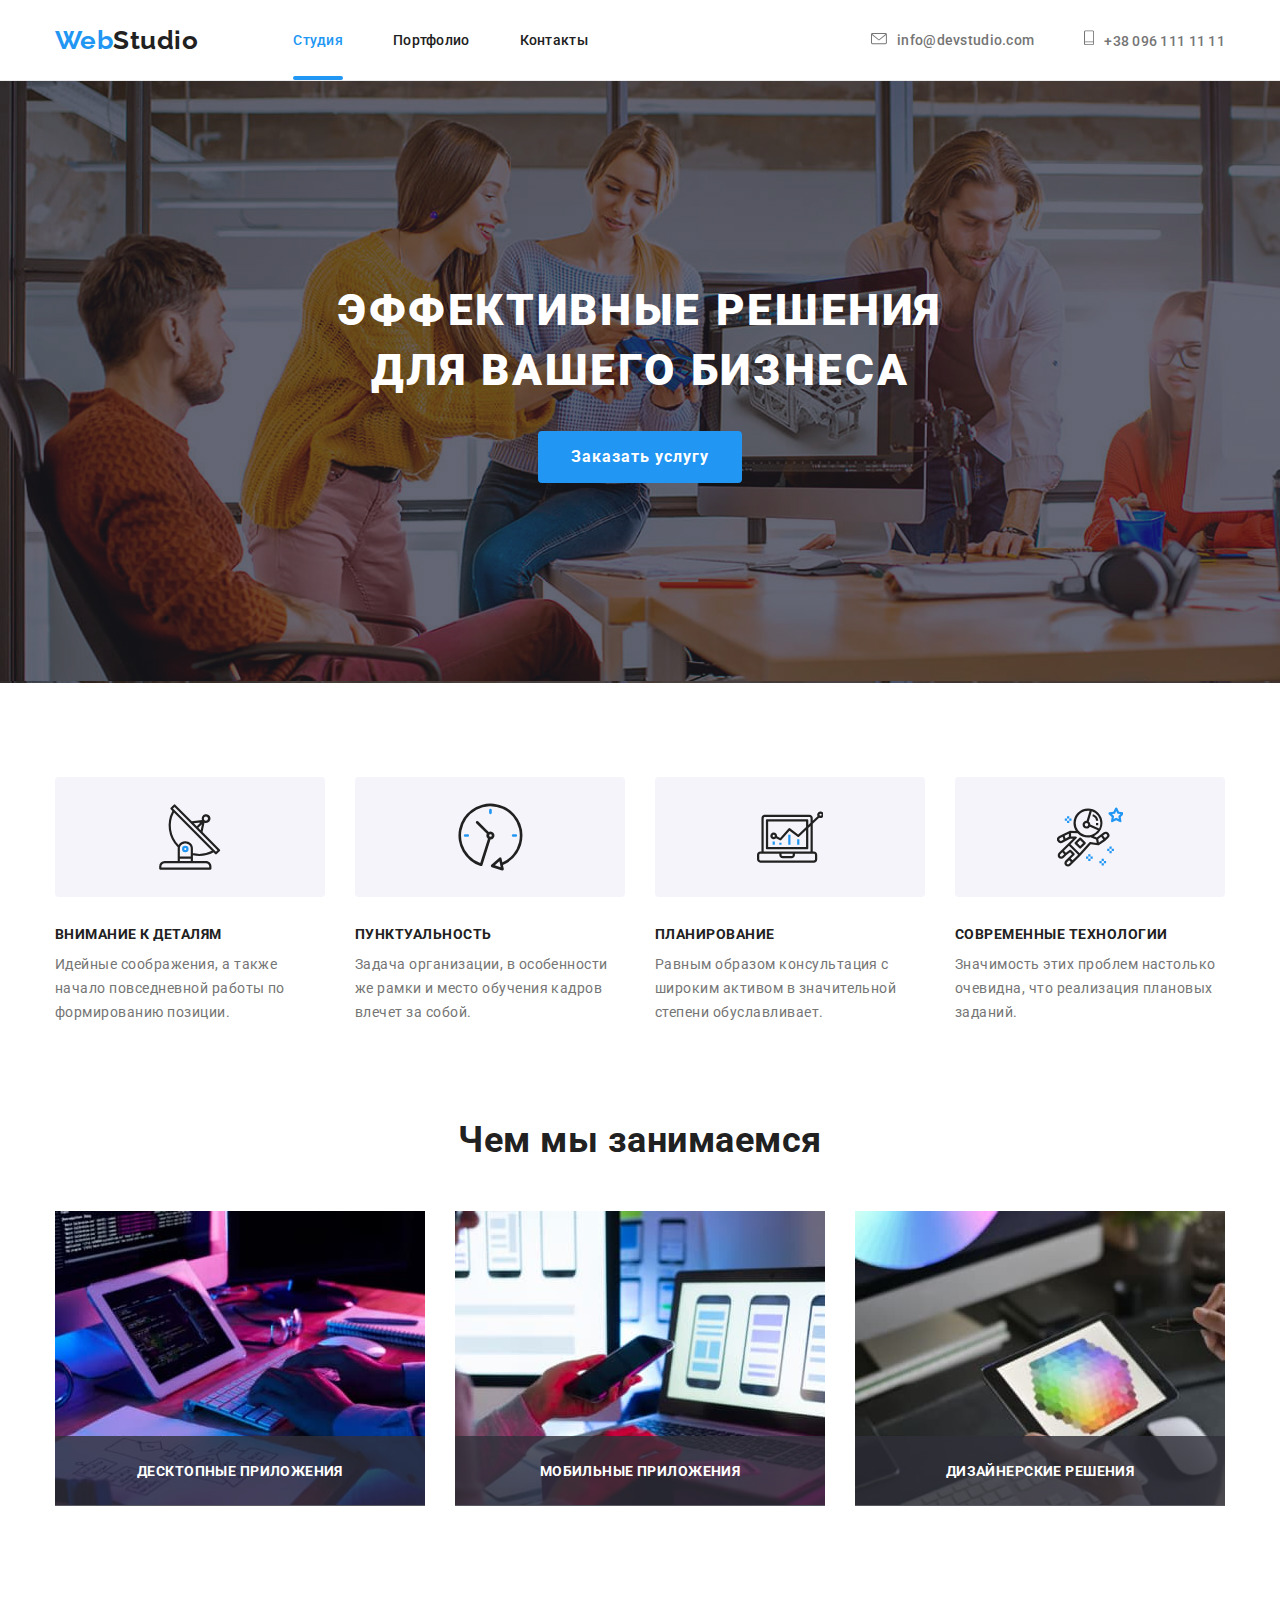
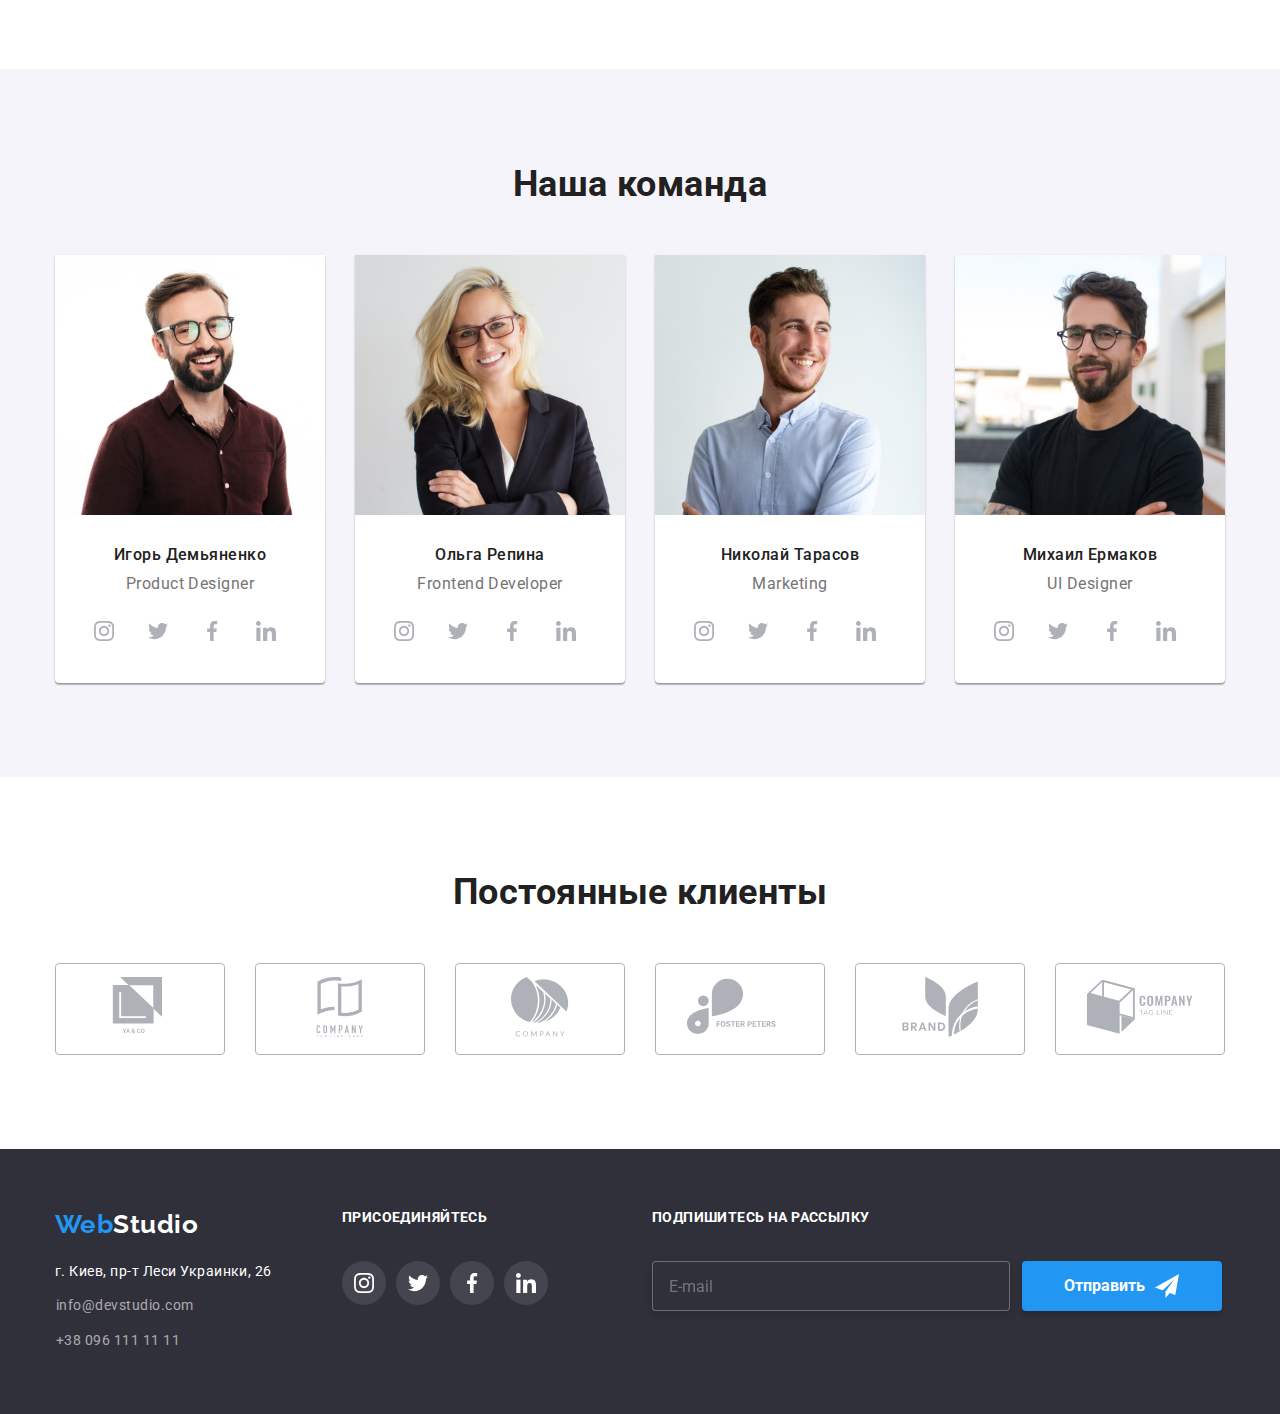
==== commit c945f608: "debug" ====
--- a/index.html
+++ b/index.html
@@ -79,7 +79,7 @@
 
                 <ul class="feature-list list">
 
-                    <li class="feature-list_item">
+                    <li class="feature-list__item">
 
                         <div class="feature-list__icon--fon"><svg class="feature-list__icon" width="65.32px" height="70px">
                                 <use href="./images/sprite.svg#icon-antenna"></use>
@@ -90,7 +90,7 @@
                             Идейные соображения, а также начало повседневной работы по формированию позиции.
                         </p>
                     </li>
-                    <li class="feature-list_item">
+                    <li class="feature-list__item">
 
                         <div class="feature-list__icon--fon"><svg class="feature-list__icon" width="66.96px" height="70px">
                                 <use href="./images/sprite.svg#icon-clock"></use>
@@ -101,7 +101,7 @@
                             Задача организации, в особенности же рамки и место обучения кадров влечет за собой.
                         </p>
                     </li>
-                    <li class="feature-list_item">
+                    <li class="feature-list__item">
 
                         <div class="feature-list__icon--fon"><svg class="feature-list__icon" width="66.96px" height="70px">
                                 <use href="./images/sprite.svg#icon-diagram"></use>
@@ -112,7 +112,7 @@
                             Равным образом консультация с широким активом в значительной степени обуславливает.
                         </p>
                     </li>
-                    <li class="feature-list-_item">
+                    <li class="feature-list__item">
 
                         <div class="feature-list__icon--fon"> <svg class="feature-list__icon" width="66.96px" height="70px">
                                 <use href="./images/sprite.svg#icon-astronaut"></use>
--- a/css/main.min.css
+++ b/css/main.min.css
@@ -1,2 +1,2 @@
-:root{--accent-color: #2196f3;--primary-white-color: #ffffff;--primary-text-color: #212121;--secondary-text-color: #757575;--title-text-color: #212121;--secondary-background-color: #2f303a;--special-background-color: #f5f4fa}body{margin:0;font-family:Roboto, sans-serif;background-color:var(--primary-white-color);color:var(--primary-text-color);letter-spacing:0.03em}h1,h2,h3,h4,h5,h6,p{margin-top:0;margin-bottom:0}ul,ol{margin-top:0;margin-bottom:0;padding-left:0}img{display:block}.page-header{border-bottom:1px solid #ececec}.top-logo{color:var(--title-text-color);font-family:Raleway;font-weight:700;font-size:26px;line-height:1.17;text-decoration:none;margin:0 95px 0 0;padding:25px 0 25px 0}.top-logo .accent{color:var(--accent-color)}.nav{display:-webkit-box;display:-ms-flexbox;display:flex;-webkit-box-orient:horizontal;-webkit-box-direction:normal;-ms-flex-direction:row;flex-direction:row}.site-menu-header{display:-webkit-box;display:-ms-flexbox;display:flex;margin:auto 0}.site-menu-header{display:-webkit-box;display:-ms-flexbox;display:flex}.site-menu-header :not(:last-child){margin-right:50px}.site-menu-header{color:var(--accent-color)}.link{font-weight:500;padding-top:24px;padding-bottom:25px;font-size:14px;line-height:1.14;letter-spacing:0.02em;text-decoration:none;color:var(--primary-text-color);-webkit-transition-property:all;transition-property:all;-webkit-transition-duration:250ms;transition-duration:250ms;-webkit-transition-timing-function:cubic-bezier(0.4, 0, 0.2, 1);transition-timing-function:cubic-bezier(0.4, 0, 0.2, 1)}.link:hover,.link:focus{color:var(--accent-color)}.link.current{color:var(--accent-color)}.current{position:relative}.current::after{content:"";display:block;position:absolute;left:0;width:100%;height:4px;background:#2196f3;border-radius:2px;bottom:-7px}.telephone-maill-header{font-style:normal;font-weight:500;font-size:14px;line-height:1.14;letter-spacing:0.02em;display:-webkit-box;display:-ms-flexbox;display:flex;-webkit-box-align:center;-ms-flex-align:center;align-items:center;margin:left}.telephone-maill-header .button{color:var(--secondary-text-color);text-decoration:none}.telephone-maill-header :not(:last-child){margin-right:50px}.telephone-maill-header .button:hover,.telephone-maill-header .button:focus{color:var(--accent-color)}.telephone-maill-header__button{text-decoration:none;-webkit-transition-property:all;transition-property:all;-webkit-transition-duration:250ms;transition-duration:250ms;-webkit-transition-timing-function:cubic-bezier(0.4, 0, 0.2, 1);transition-timing-function:cubic-bezier(0.4, 0, 0.2, 1);font-weight:500;padding-top:24px;padding-bottom:25px;font-size:14px;line-height:16px;letter-spacing:0.02em;color:var(--secondary-text-color)}.telephone-maill-header__button:hover,.telephone-maill-header__button:focus{color:var(--accent-color)}.telephone-maill-header__button:hover .telephone-maill-header__icon{fill:var(--accent-color)}.telephone-maill-header__button:focus .telephone-maill-header__icon{fill:var(--accent-color)}.telephone-maill-header__icon{fill:var(--secondary-text-color);margin-right:10px}.telephone-maill-header__icon:hover,.telephone-maill-header__icon:focus{fill:var(--accent-color)}.page-header-container{display:block;display:-webkit-box;display:-ms-flexbox;display:flex;-webkit-box-align:center;-ms-flex-align:center;align-items:center;-webkit-box-pack:justify;-ms-flex-pack:justify;justify-content:space-between}.hero{background-color:var(--secondary-background-color);padding-bottom:200px;padding-top:200px;display:-webkit-box;display:-ms-flexbox;display:flex;-webkit-box-align:center;-ms-flex-align:center;align-items:center;text-align:center;-webkit-box-pack:justify;-ms-flex-pack:justify;justify-content:space-between;-webkit-box-pack:center;-ms-flex-pack:center;justify-content:center;background-image:-webkit-gradient(linear, left top, left bottom, from(rgba(47,48,58,0.4)), to(rgba(47,48,58,0.4))),url(../images/1.png);background-image:linear-gradient(rgba(47,48,58,0.4), rgba(47,48,58,0.4)),url(../images/1.png);max-width:1600px;height:auto;margin:0 auto;-webkit-box-sizing:border-box;box-sizing:border-box}.hero-title{color:var(--primary-white-color);font-weight:900;font-size:44px;line-height:1.36;letter-spacing:0.06em;text-transform:uppercase;margin-bottom:30px}.hero-content{margin:0 auto}.backdrop{position:fixed;top:0;left:0;width:100%;height:100%;background:rgba(0,0,0,0.2);-webkit-transition-property:all;transition-property:all;-webkit-transition-duration:250ms;transition-duration:250ms;-webkit-transition-timing-function:cubic-bezier(0.4, 0, 0.2, 1);transition-timing-function:cubic-bezier(0.4, 0, 0.2, 1)}.backdrop.is-hidden{opacity:0;pointer-events:none;-webkit-transition-property:all;transition-property:all;-webkit-transition-duration:250ms;transition-duration:250ms;-webkit-transition-timing-function:cubic-bezier(0.4, 0, 0.2, 1);transition-timing-function:cubic-bezier(0.4, 0, 0.2, 1)}.modal-box{position:absolute;top:50%;left:50%;-webkit-transform:translate(-50%, -50%);transform:translate(-50%, -50%);min-width:528px;min-height:581px;background:var(--primary-white-color);-webkit-box-shadow:0px 1px 3px rgba(0,0,0,0.12),0px 1px 1px rgba(0,0,0,0.14),0px 2px 1px rgba(0,0,0,0.2);box-shadow:0px 1px 3px rgba(0,0,0,0.12),0px 1px 1px rgba(0,0,0,0.14),0px 2px 1px rgba(0,0,0,0.2);border-radius:4px;padding:40px;-webkit-transition-property:all;transition-property:all;-webkit-transition-duration:250ms;transition-duration:250ms;-webkit-transition-timing-function:cubic-bezier(0.4, 0, 0.2, 1);transition-timing-function:cubic-bezier(0.4, 0, 0.2, 1)}.modal-close{display:block;position:absolute;top:8px;right:8px;width:30px;height:30px;fill:black;background-color:#fff;border:1px solid rgba(0,0,0,0.1);border-radius:50%;cursor:pointer;-webkit-transition-property:all;transition-property:all;-webkit-transition-duration:250ms;transition-duration:250ms;-webkit-transition-timing-function:cubic-bezier(0.4, 0, 0.2, 1);transition-timing-function:cubic-bezier(0.4, 0, 0.2, 1)}.form-box{padding-top:12px;-webkit-transition-property:all;transition-property:all;-webkit-transition-duration:250ms;transition-duration:250ms;-webkit-transition-timing-function:cubic-bezier(0.4, 0, 0.2, 1);transition-timing-function:cubic-bezier(0.4, 0, 0.2, 1)}.close-icon{width:11px;height:11px;--color3: #000;-webkit-transition-property:all;transition-property:all;-webkit-transition-duration:250ms;transition-duration:250ms;-webkit-transition-timing-function:cubic-bezier(0.4, 0, 0.2, 1);transition-timing-function:cubic-bezier(0.4, 0, 0.2, 1)}.modal-close:hover .close-icon{--color3: var(--accent-color);-webkit-transition-property:all;transition-property:all;-webkit-transition-duration:250ms;transition-duration:250ms;-webkit-transition-timing-function:cubic-bezier(0.4, 0, 0.2, 1);transition-timing-function:cubic-bezier(0.4, 0, 0.2, 1)}.modal-headline{font-family:Roboto;font-style:normal;font-weight:bold;font-size:20px;line-height:23px;text-align:center;letter-spacing:0.03em;color:#212121}.form-input-box{display:block;margin-bottom:10px;color:var(--secondary-text-color);font-size:12px;position:relative;-webkit-transition-property:all;transition-property:all;-webkit-transition-duration:250ms;transition-duration:250ms;-webkit-transition-timing-function:cubic-bezier(0.4, 0, 0.2, 1);transition-timing-function:cubic-bezier(0.4, 0, 0.2, 1)}.form-input-box-coment{display:block;margin-bottom:20px;color:var(--secondary-text-color);font-size:12px;position:relative;-webkit-transition-property:all;transition-property:all;-webkit-transition-duration:250ms;transition-duration:250ms;-webkit-transition-timing-function:cubic-bezier(0.4, 0, 0.2, 1);transition-timing-function:cubic-bezier(0.4, 0, 0.2, 1)}.form-input{border:1px solid rgba(33,33,33,0.2);-webkit-box-sizing:border-box;box-sizing:border-box;border-radius:4px;width:100%;height:40px;margin-top:4px;padding:0 15px 0 42px;outline:none;-webkit-transition-property:all;transition-property:all;-webkit-transition-duration:250ms;transition-duration:250ms;-webkit-transition-timing-function:cubic-bezier(0.4, 0, 0.2, 1);transition-timing-function:cubic-bezier(0.4, 0, 0.2, 1)}.form-input:hover{border:1px solid var(--accent-color);-webkit-box-sizing:border-box;box-sizing:border-box;border-radius:4px;cursor:pointer}.form-input:focus{border:1px solid var(--accent-color);-webkit-box-sizing:border-box;box-sizing:border-box;border-radius:4px;cursor:pointer}.form-input:active{border:1px solid var(--accent-color);-webkit-box-sizing:border-box;box-sizing:border-box;border-radius:4px;cursor:pointer}.form-message{border:1px solid rgba(33,33,33,0.2);-webkit-box-sizing:border-box;box-sizing:border-box;border-radius:4px;resize:none;width:100%;height:120px;padding:12px 16px;outline:none}.form-message:hover{border:1px solid var(--accent-color);-webkit-box-sizing:border-box;box-sizing:border-box;border-radius:4px;cursor:pointer}.form-message:focus{border:1px solid var(--accent-color);-webkit-box-sizing:border-box;box-sizing:border-box;border-radius:4px;cursor:pointer}.form-message:active{border:1px solid var(--accent-color);-webkit-box-sizing:border-box;box-sizing:border-box;border-radius:4px;cursor:pointer}.form-message::-webkit-input-placeholder{color:rgba(117,117,117,0.5);-webkit-transition-property:all;transition-property:all;-webkit-transition-duration:250ms;transition-duration:250ms;-webkit-transition-timing-function:cubic-bezier(0.4, 0, 0.2, 1);transition-timing-function:cubic-bezier(0.4, 0, 0.2, 1)}.form-message:-ms-input-placeholder{color:rgba(117,117,117,0.5);-webkit-transition-property:all;transition-property:all;transition-duration:250ms;transition-timing-function:cubic-bezier(0.4, 0, 0.2, 1)}.form-message::-ms-input-placeholder{color:rgba(117,117,117,0.5);-webkit-transition-property:all;transition-property:all;transition-duration:250ms;transition-timing-function:cubic-bezier(0.4, 0, 0.2, 1)}.form-message::placeholder{color:rgba(117,117,117,0.5);-webkit-transition-property:all;transition-property:all;-webkit-transition-duration:250ms;transition-duration:250ms;-webkit-transition-timing-function:cubic-bezier(0.4, 0, 0.2, 1);transition-timing-function:cubic-bezier(0.4, 0, 0.2, 1)}.form-input-icon{display:block;width:18px;height:18px;position:absolute;top:50%;left:10px;-webkit-transition-property:all;transition-property:all;-webkit-transition-duration:250ms;transition-duration:250ms;-webkit-transition-timing-function:cubic-bezier(0.4, 0, 0.2, 1);transition-timing-function:cubic-bezier(0.4, 0, 0.2, 1)}.form-input:focus ~ .form-input-icon{--color1: var(--accent-color);--color1: var(--accent-color)}.form-input:hover ~ .form-input-icon{--color1: var(--accent-color)}.modal-btn{width:200px;height:50px;border:0;background:#188ce8;color:#fff;-webkit-box-shadow:0px 4px 4px rgba(0,0,0,0.15);box-shadow:0px 4px 4px rgba(0,0,0,0.15);border-radius:4px;font-family:Roboto;font-style:normal;font-weight:bold;font-size:16px;line-height:30px;letter-spacing:0.06em;display:-webkit-box;display:-ms-flexbox;display:flex;-webkit-box-pack:center;-ms-flex-pack:center;justify-content:center;-webkit-transition-property:all;transition-property:all;-webkit-transition-duration:250ms;transition-duration:250ms;-webkit-transition-timing-function:cubic-bezier(0.4, 0, 0.2, 1);transition-timing-function:cubic-bezier(0.4, 0, 0.2, 1)}.modal-btn{display:-webkit-box;display:-ms-flexbox;display:flex;-webkit-box-align:center;-ms-flex-align:center;align-items:center;-webkit-box-pack:center;-ms-flex-pack:center;justify-content:center;-webkit-transition-property:all;transition-property:all;-webkit-transition-duration:250ms;transition-duration:250ms;-webkit-transition-timing-function:cubic-bezier(0.4, 0, 0.2, 1);transition-timing-function:cubic-bezier(0.4, 0, 0.2, 1)}.modal-btn:focus{color:var(--accent-color);background-color:var(--primary-white-color);border:1px solid var(--accent-color);-webkit-transition-property:all;transition-property:all;-webkit-transition-duration:250ms;transition-duration:250ms;-webkit-transition-timing-function:cubic-bezier(0.4, 0, 0.2, 1);transition-timing-function:cubic-bezier(0.4, 0, 0.2, 1)}.modal-btn:hover{color:var(--accent-color);background-color:var(--primary-white-color);border:1px solid var(--accent-color);-webkit-transition-property:all;transition-property:all;-webkit-transition-duration:250ms;transition-duration:250ms;-webkit-transition-timing-function:cubic-bezier(0.4, 0, 0.2, 1);transition-timing-function:cubic-bezier(0.4, 0, 0.2, 1)}.modal-btn-box{padding-top:30px;display:-webkit-box;display:-ms-flexbox;display:flex;-webkit-box-pack:center;-ms-flex-pack:center;justify-content:center;-webkit-transition-property:all;transition-property:all;-webkit-transition-duration:250ms;transition-duration:250ms;-webkit-transition-timing-function:cubic-bezier(0.4, 0, 0.2, 1);transition-timing-function:cubic-bezier(0.4, 0, 0.2, 1)}.option{display:flexbox;text-align:center;-webkit-transition-property:all;transition-property:all;-webkit-transition-duration:250ms;transition-duration:250ms;-webkit-transition-timing-function:cubic-bezier(0.4, 0, 0.2, 1);transition-timing-function:cubic-bezier(0.4, 0, 0.2, 1)}.check{display:-webkit-box;display:-ms-flexbox;display:flex;-webkit-box-align:center;-ms-flex-align:center;align-items:center;max-width:425px;margin-bottom:30px;margin-right:auto;margin-left:auto;padding-left:1.2em;font-family:Roboto;font-size:14px;line-height:24px;letter-spacing:0.03em;color:var(--secondary-text-color);-webkit-transition-property:all;transition-property:all;-webkit-transition-duration:250ms;transition-duration:250ms;-webkit-transition-timing-function:cubic-bezier(0.4, 0, 0.2, 1);transition-timing-function:cubic-bezier(0.4, 0, 0.2, 1)}.check a{color:var(--accent-color);text-decoration:underline}.check__input{position:absolute;width:1px;height:1px;margin:-1px;border:0;padding:0;clip:rect(0 0 0 0);overflow:hidden;-webkit-transition-property:all;transition-property:all;-webkit-transition-duration:250ms;transition-duration:250ms;-webkit-transition-timing-function:cubic-bezier(0.4, 0, 0.2, 1);transition-timing-function:cubic-bezier(0.4, 0, 0.2, 1)}.check__box{position:absolute;display:-webkit-box;display:-ms-flexbox;display:flex;-webkit-box-pack:center;-ms-flex-pack:center;justify-content:center;-webkit-box-align:center;-ms-flex-align:center;align-items:center;width:16px;height:15px;margin-left:-20px;background-image:url(/images/33/Vector.svg);-webkit-transition-property:all;transition-property:all;-webkit-transition-duration:250ms;transition-duration:250ms;-webkit-transition-timing-function:cubic-bezier(0.4, 0, 0.2, 1);transition-timing-function:cubic-bezier(0.4, 0, 0.2, 1)}.check-text{margin:2px}.check__input:checked+.check__box{display:-webkit-box;display:-ms-flexbox;display:flex;-webkit-box-pack:center;-ms-flex-pack:center;justify-content:center;-webkit-box-align:center;-ms-flex-align:center;align-items:center;border-radius:2px;-o-object-fit:cover;object-fit:cover;background-repeat:no-repeat;background-color:var(--accent-color);background-image:url(/images/33/icon-check.svg);-webkit-transition-property:all;transition-property:all;-webkit-transition-duration:250ms;transition-duration:250ms;-webkit-transition-timing-function:cubic-bezier(0.4, 0, 0.2, 1);transition-timing-function:cubic-bezier(0.4, 0, 0.2, 1)}.card{position:relative;overflow:hidden}.filter{-webkit-box-align:center;-ms-flex-align:center;align-items:center;margin:0 auto 50px 0;display:-webkit-box;display:-ms-flexbox;display:flex;-webkit-box-orient:vertical;-webkit-box-direction:reverse;-ms-flex-direction:reverse;flex-direction:reverse;-webkit-box-pack:center;-ms-flex-pack:center;justify-content:center;-webkit-transition-property:all;transition-property:all;-webkit-transition-duration:250ms;transition-duration:250ms;-webkit-transition-timing-function:cubic-bezier(0.4, 0, 0.2, 1);transition-timing-function:cubic-bezier(0.4, 0, 0.2, 1)}.filter .button{margin-right:8px}.filter-shadow:hover,.filter-shadow:focus{-webkit-box-shadow:0px 3px 1px rgba(0,0,0,0.1),0px 1px 2px rgba(0,0,0,0.08),0px 2px 2px rgba(0,0,0,0.12);box-shadow:0px 3px 1px rgba(0,0,0,0.1),0px 1px 2px rgba(0,0,0,0.08),0px 2px 2px rgba(0,0,0,0.12)}.projects{display:-webkit-box;display:-ms-flexbox;display:flex;-webkit-box-orient:horizontal;-webkit-box-direction:normal;-ms-flex-direction:row;flex-direction:row;-ms-flex-wrap:wrap;flex-wrap:wrap;margin-left:-30px;margin-top:-30px;-webkit-transition-property:all;transition-property:all;-webkit-transition-duration:250ms;transition-duration:250ms;-webkit-transition-timing-function:cubic-bezier(0.4, 0, 0.2, 1);transition-timing-function:cubic-bezier(0.4, 0, 0.2, 1)}.projects a{text-decoration:none;color:var(--title-text-color)}.projects h2{font-size:18px;line-height:2;letter-spacing:0.06em}.projects p{color:var(--secondary-text-color);font-size:16px;line-height:1.87}.projects__shadow:hover{-webkit-box-shadow:0px 1px 1px rgba(0,0,0,0.12),0px 4px 4px rgba(0,0,0,0.06),1px 4px 6px rgba(0,0,0,0.16);box-shadow:0px 1px 1px rgba(0,0,0,0.12),0px 4px 4px rgba(0,0,0,0.06),1px 4px 6px rgba(0,0,0,0.16)}.projects__item{margin-left:30px;margin-top:30px;-ms-flex-preferred-size:calc((100% - 90px) / 3);flex-basis:calc((100% - 90px) / 3)}.projects__item:hover .project__text{-webkit-transform:translateY(-100%);transform:translateY(-100%);opacity:1;width:370px;height:294px;padding:64px;padding-left:24px;padding-right:24px;background:rgba(33,150,243,0.9);color:var(--primary-white-color)}.projects__item-description{border:1px solid #eeeeee;border-top:none;padding:20px 25px}.projects__item-description p,h2{margin:0}.project__text{-webkit-transform:translateY(0%);transform:translateY(0%);opacity:0;font-family:Roboto;font-style:normal;font-weight:normal;font-size:18px;line-height:28px;width:370px;height:294px;padding:64px;padding-left:24px;padding-right:24px;letter-spacing:0.03em;color:#2196f3;pointer-events:none;-webkit-transition-property:all;transition-property:all;-webkit-transition-duration:250ms;transition-duration:250ms;-webkit-transition-timing-function:cubic-bezier(0.4, 0, 0.2, 1);transition-timing-function:cubic-bezier(0.4, 0, 0.2, 1);position:absolute}.section{padding:94px 0}.section .title,.section-special-first .title{color:var(--title-text-color);font-size:14px;line-height:1.14;text-transform:uppercase;margin-top:0;margin-bottom:10px}.title{padding-top:30px}.section-main-title{color:var(--title-text-color);font-size:36px;line-height:1.17;text-align:center;margin-top:0;margin-bottom:50px}.section-special-first{padding:94px 0 0 0}.section-special-second{padding-top:94px;padding-bottom:94px}.services-list{display:inline-block;display:-webkit-box;display:-ms-flexbox;display:flex;-webkit-box-orient:horizontal;-webkit-box-direction:normal;-ms-flex-direction:row;flex-direction:row;-ms-flex-wrap:wrap;flex-wrap:wrap;margin-left:-30px;margin-top:-30px}.services-list__item{margin-left:30px;margin-top:30px;-ms-flex-preferred-size:calc((100% - 90px) / 3);flex-basis:calc((100% - 90px) / 3)}.services-list__text{-webkit-transform:translate();transform:translate();position:relative;padding-top:27px;padding-bottom:27px;background-color:rgba(47,48,58,0.8);font-family:Roboto;font-style:normal;font-weight:bold;font-size:14px;line-height:16px;text-align:center;letter-spacing:0.03em;text-transform:uppercase;color:var(--primary-white-color)}.link-icon{fill:var(--secondary-text-color);margin-right:10px}.link-icon:hover,.link-icon:focus{fill:var(--accent-color)}.feature-list__icon{background:var(--special-background-color);border-radius:4px;-webkit-box-pack:center;-ms-flex-pack:center;justify-content:center}.feature-list__icon--fon{background:var(--special-background-color);width:270px;height:120px;background:var(--special-background-color);border-radius:4px;display:-webkit-box;display:-ms-flexbox;display:flex;-webkit-box-align:center;-ms-flex-align:center;align-items:center;-webkit-box-pack:justify;-ms-flex-pack:justify;justify-content:space-between;-webkit-box-pack:center;-ms-flex-pack:center;justify-content:center}.client{list-style:none;display:-webkit-box;display:-ms-flexbox;display:flex;-webkit-box-pack:center;-ms-flex-pack:center;justify-content:center;padding-top:0px}.client :not(:last-child){margin-right:30px}.client-logo{list-style:none;width:170px;height:92px;border:1px solid #afb1b8;-webkit-box-sizing:border-box;box-sizing:border-box;border-radius:4px;display:-webkit-box;display:-ms-flexbox;display:flex;-webkit-box-align:center;-ms-flex-align:center;align-items:center;-webkit-box-pack:justify;-ms-flex-pack:justify;justify-content:space-between;-webkit-box-pack:center;-ms-flex-pack:center;justify-content:center;cursor:pointer;-webkit-transition-property:all;transition-property:all;-webkit-transition-duration:250ms;transition-duration:250ms;-webkit-transition-timing-function:cubic-bezier(0.4, 0, 0.2, 1);transition-timing-function:cubic-bezier(0.4, 0, 0.2, 1)}.client-logo:focus,.client-logo:hover{fill:var(--accent-color);border:1px solid;border-color:var(--accent-color)}.client-icon{display:-webkit-box;display:-ms-flexbox;display:flex;-webkit-box-align:center;-ms-flex-align:center;align-items:center;-webkit-box-pack:center;-ms-flex-pack:center;justify-content:center;fill:#afb1b8;max-width:106px;max-height:60px;min-height:60px;min-width:106px;-webkit-transition-property:all;transition-property:all;-webkit-transition-duration:250ms;transition-duration:250ms;-webkit-transition-timing-function:cubic-bezier(0.4, 0, 0.2, 1);transition-timing-function:cubic-bezier(0.4, 0, 0.2, 1)}.client-icon :not(:last-child){margin-right:30px}.client-icon:focus,.client-icon:hover{fill:var(--accent-color);border:1px solid;border-color:var(--accent-color)}.client-logo .client-icon:hover{fill:var(--accent-color)}.client-logo .client-icon:focus{fill:var(--accent-color)}.client-icon:hover,.client-logo:hover{fill:var(--accent-color)}.client-logo:focus,.client-icon:focus{fill:var(--accent-color)}.client-logo:hover .client-icon{fill:var(--accent-color)}.client-logo:focus .client-icon{fill:var(--accent-color)}.social-button{font-style:normal;display:-webkit-box;display:-ms-flexbox;display:flex;-webkit-box-orient:horizontal;-webkit-box-direction:normal;-ms-flex-direction:row;flex-direction:row;-webkit-box-align:end;-ms-flex-align:end;align-items:flex-end}.social-h{font-family:Roboto;font-weight:bold;font-size:14px;line-height:16px;letter-spacing:0.03em;text-transform:uppercase;text-align:start;margin-bottom:36px;color:var(--primary-white-color)}.social-centr{display:-webkit-box;display:-ms-flexbox;display:flex;-webkit-box-pack:center;-ms-flex-pack:center;justify-content:center;margin-top:16px}.client-icon{border:0}.button-client{width:170px;height:92px;cursor:pointer;font-family:inherit;display:inline-block;border:1px solid #afb1b8;-webkit-box-sizing:border-box;box-sizing:border-box;border-radius:4px;background-color:var(--primary-white-color);-webkit-transition-property:all;transition-property:all;-webkit-transition-duration:250ms;transition-duration:250ms;-webkit-transition-timing-function:cubic-bezier(0.4, 0, 0.2, 1);transition-timing-function:cubic-bezier(0.4, 0, 0.2, 1)}.client-icon-button{display:flexbox;-webkit-box-pack:center;-ms-flex-pack:center;justify-content:center;-webkit-box-align:center;-ms-flex-align:center;align-items:center;fill:#afb1b8;max-width:106px;max-height:60px;min-height:60px;min-width:106px;-webkit-transition-property:all;transition-property:all;-webkit-transition-duration:250ms;transition-duration:250ms;-webkit-transition-timing-function:cubic-bezier(0.4, 0, 0.2, 1);transition-timing-function:cubic-bezier(0.4, 0, 0.2, 1)}.client-icon-button:hover,.client-icon-button:focus,.button-client:hover,.button-client:focus{fill:var(--accent-color);-webkit-transition-property:all;transition-property:all;-webkit-transition-duration:250ms;transition-duration:250ms;-webkit-transition-timing-function:cubic-bezier(0.4, 0, 0.2, 1);transition-timing-function:cubic-bezier(0.4, 0, 0.2, 1)}.button-client:hover,.button-client:focus{border:1px solid var(--accent-color)}.button-client:focus .client-icon-button{fill:var(--accent-color)}.button-client:hover .client-icon-button{fill:var(--accent-color)}.footer{background-color:var(--secondary-background-color);padding:60px 0}.footer__logo{color:var(--title-text-color);font-family:Raleway;font-weight:700;font-size:26px;line-height:1.17;text-decoration:none;display:inline-block;margin-bottom:20px}.footer__logo .accent{color:var(--accent-color)}.footer__logo .second-part{color:var(--primary-white-color)}.address{color:var(--primary-white-color);font-style:normal;font-size:14px;line-height:1.71;text-decoration:none;-webkit-transition-property:all;transition-property:all;-webkit-transition-duration:250ms;transition-duration:250ms;-webkit-transition-timing-function:cubic-bezier(0.4, 0, 0.2, 1);transition-timing-function:cubic-bezier(0.4, 0, 0.2, 1)}.address .button:hover,.address .button:focus{color:var(--accent-color)}.address .button{color:rgba(255,255,255,0.6);text-decoration:none}.footer__address{margin-bottom:9px}.form-input-box-footer{width:358px;height:50px}.form-input-footer{width:358px;height:50px;padding-left:16px;border:1px solid rgba(255,255,255,0.3);-webkit-box-sizing:border-box;box-sizing:border-box;-webkit-filter:drop-shadow(0px 4px 4px rgba(0,0,0,0.15));filter:drop-shadow(0px 4px 4px rgba(0,0,0,0.15));border-radius:4px;background-color:#2f303a;color:var(--primary-white-color)}.btn-subscribe{display:-webkit-box;display:-ms-flexbox;display:flex;-webkit-box-align:center;-ms-flex-align:center;align-items:center;-webkit-box-pack:center;-ms-flex-pack:center;justify-content:center;color:var(--primary-white-color);width:200px;height:50px;background:var(--accent-color);-webkit-box-shadow:0px 4px 4px rgba(0,0,0,0.15);box-shadow:0px 4px 4px rgba(0,0,0,0.15);border-radius:4px;font-family:Roboto;font-style:normal;font-weight:bold;font-size:16px;line-height:30px;cursor:pointer;-webkit-transition-property:all;transition-property:all;-webkit-transition-duration:250ms;transition-duration:250ms;-webkit-transition-timing-function:cubic-bezier(0.4, 0, 0.2, 1);transition-timing-function:cubic-bezier(0.4, 0, 0.2, 1);border:0}.btn-subscribe:hover,.btn-subscribe:focus{color:var(--accent-color);background-color:var(--primary-white-color);--color2: var(--accent-color)}.button-post{width:24px;height:24px;margin-left:10px;color:#000}.subscription-box-general{padding-left:94px}.subscription-box{display:-webkit-box;display:-ms-flexbox;display:flex}.btn-submit-box{padding-left:12px}.feature-list .text{color:var(--secondary-text-color);font-size:14px;line-height:1.71}.feature-list{text-align:left;display:inline-block;display:-webkit-box;display:-ms-flexbox;display:flex;margin-left:-30px;margin-top:-30px}.feature-list_item{margin-top:30px;margin-left:30px;width:270px}.employees{background-color:var(--special-background-color);text-align:center;background:var(--special-background-color)}.employees-list{display:inline-block;display:-webkit-box;display:-ms-flexbox;display:flex;-webkit-box-orient:horizontal;-webkit-box-direction:normal;-ms-flex-direction:row;flex-direction:row;-ms-flex-wrap:wrap;flex-wrap:wrap;margin-left:-30px;margin-top:-30px}.employees-list__item{background-color:var(--primary-white-color);margin:0;display:inline-block;margin-left:30px;margin-top:30px;-webkit-box-shadow:0px 1px 3px rgba(0,0,0,0.12),0px 1px 1px rgba(0,0,0,0.14),0px 2px 1px rgba(0,0,0,0.2);box-shadow:0px 1px 3px rgba(0,0,0,0.12),0px 1px 1px rgba(0,0,0,0.14),0px 2px 1px rgba(0,0,0,0.2);border-radius:0px 0px 4px 4px}.employees-list__item h3{color:var(--title-text-color);font-weight:500;font-size:16px;line-height:1.2;margin:0 auto 10px auto}.employees-list__item p{color:var(--secondary-text-color);font-size:16px;line-height:1.2;margin:0}.employees-item__description{padding-top:30px;padding-bottom:30px}.employees-item__social{display:-webkit-box;display:-ms-flexbox;display:flex;width:44px;height:44px;border-radius:50%;margin-right:10px;--color2: #afb1b8;-webkit-transition-property:all;transition-property:all;-webkit-transition-duration:250ms;transition-duration:250ms;-webkit-transition-timing-function:cubic-bezier(0.4, 0, 0.2, 1);transition-timing-function:cubic-bezier(0.4, 0, 0.2, 1)}.employees-item__social:focus,.employees-item__social:hover{--color1: black;background-color:var(--accent-color);--color2: var(--primary-white-color);width:44px;height:44px}.employees-item__social:focus{background-color:var(--accent-color);--color2: var(--primary-white-color)}.employees-item__social:hover{background-color:var(--accent-color);--color2: var(--primary-white-color)}.employees-item__links{display:-webkit-box;display:-ms-flexbox;display:flex;margin:auto;width:20px;height:20px;--color1: none;-webkit-transition-property:all;transition-property:all;-webkit-transition-duration:250ms;transition-duration:250ms;-webkit-transition-timing-function:cubic-bezier(0.4, 0, 0.2, 1);transition-timing-function:cubic-bezier(0.4, 0, 0.2, 1)}.social-button__footer{display:-webkit-box;display:-ms-flexbox;display:flex;background:rgba(255,255,255,0.1);width:44px;height:44px;border-radius:50%;margin-right:10px;fill:var(--primary-white-color);-webkit-transition-property:all;transition-property:all;-webkit-transition-duration:250ms;transition-duration:250ms;-webkit-transition-timing-function:cubic-bezier(0.4, 0, 0.2, 1);transition-timing-function:cubic-bezier(0.4, 0, 0.2, 1)}.social-button__footer:focus{background-color:var(--accent-color);--color2: var(--primary-white-color)}.social-button__footer:hover{background-color:var(--accent-color);--color2: var(--primary-white-color)}.social-button__links{display:-webkit-box;display:-ms-flexbox;display:flex;margin:auto;width:20px;height:20px;--color1: none}.container{width:1200px;padding-left:15px;padding-right:15px;margin:0 auto;-webkit-box-sizing:border-box;box-sizing:border-box}.footer__container{display:-webkit-box;display:-ms-flexbox;display:flex}.footer__container2{margin-left:70px}.list,.footer__list{list-style:none;padding:0}.unvisible{color:var(--primary-white-color)}.flex{display:-webkit-box;display:-ms-flexbox;display:flex;-webkit-box-orient:horizontal;-webkit-box-direction:normal;-ms-flex-direction:row;flex-direction:row}.no-margin.list,.no-margin.footer__list{margin:0}.no-margin{margin:0}.button{cursor:pointer;color:var(--secondary-text-color);font-family:inherit;display:inline-block;text-align:center;border:1px solid transparent;-webkit-transition-property:all;transition-property:all;-webkit-transition-duration:250ms;transition-duration:250ms;-webkit-transition-timing-function:cubic-bezier(0.4, 0, 0.2, 1);transition-timing-function:cubic-bezier(0.4, 0, 0.2, 1)}.button.primary{color:var(--primary-white-color);background-color:var(--accent-color);font-family:inherit;font-weight:700;font-size:16px;line-height:1.87;display:-webkit-box;display:-ms-flexbox;display:flex;-webkit-box-align:center;-ms-flex-align:center;align-items:center;letter-spacing:0.06em;padding:10px 32px;border-radius:4px;margin:0 auto}.button.primary:hover,.button.primary:focus{color:var(--accent-color);background-color:var(--primary-white-color)}.button.secondary{color:var(--primary-text-color);background-color:var(--special-background-color);font-family:inherit;font-weight:500;font-size:16px;line-height:1.87;display:-webkit-box;display:-ms-flexbox;display:flex;-webkit-box-align:center;-ms-flex-align:center;align-items:center;padding:6px 22px;letter-spacing:0.03em;border-radius:4px;min-width:75px}.button.secondary:hover,.button.secondary:focus{color:var(--primary-white-color);background-color:var(--accent-color)}
+:root{--accent-color: #2196f3;--primary-white-color: #ffffff;--primary-text-color: #212121;--secondary-text-color: #757575;--title-text-color: #212121;--secondary-background-color: #2f303a;--special-background-color: #f5f4fa}body{margin:0;font-family:Roboto, sans-serif;background-color:var(--primary-white-color);color:var(--primary-text-color);letter-spacing:0.03em}h1,h2,h3,h4,h5,h6,p{margin-top:0;margin-bottom:0}ul,ol{margin-top:0;margin-bottom:0;padding-left:0}img{display:block}.page-header{border-bottom:1px solid #ececec}.top-logo{color:var(--title-text-color);font-family:Raleway;font-weight:700;font-size:26px;line-height:1.17;text-decoration:none;margin:0 95px 0 0;padding:25px 0 25px 0}.top-logo .accent{color:var(--accent-color)}.nav{display:-webkit-box;display:-ms-flexbox;display:flex;-webkit-box-orient:horizontal;-webkit-box-direction:normal;-ms-flex-direction:row;flex-direction:row}.site-menu-header{display:-webkit-box;display:-ms-flexbox;display:flex;margin:auto 0}.site-menu-header{display:-webkit-box;display:-ms-flexbox;display:flex}.site-menu-header :not(:last-child){margin-right:50px}.site-menu-header{color:var(--accent-color)}.link{font-weight:500;padding-top:24px;padding-bottom:25px;font-size:14px;line-height:1.14;letter-spacing:0.02em;text-decoration:none;color:var(--primary-text-color);-webkit-transition-property:all;transition-property:all;-webkit-transition-duration:250ms;transition-duration:250ms;-webkit-transition-timing-function:cubic-bezier(0.4, 0, 0.2, 1);transition-timing-function:cubic-bezier(0.4, 0, 0.2, 1)}.link:hover,.link:focus{color:var(--accent-color)}.link.current{color:var(--accent-color)}.current{position:relative}.current::after{content:"";display:block;position:absolute;left:0;width:100%;height:4px;background:#2196f3;border-radius:2px;bottom:-7px}.telephone-maill-header{font-style:normal;font-weight:500;font-size:14px;line-height:1.14;letter-spacing:0.02em;display:-webkit-box;display:-ms-flexbox;display:flex;-webkit-box-align:center;-ms-flex-align:center;align-items:center;margin:left}.telephone-maill-header .button{color:var(--secondary-text-color);text-decoration:none}.telephone-maill-header :not(:last-child){margin-right:50px}.telephone-maill-header .button:hover,.telephone-maill-header .button:focus{color:var(--accent-color)}.telephone-maill-header__button{text-decoration:none;-webkit-transition-property:all;transition-property:all;-webkit-transition-duration:250ms;transition-duration:250ms;-webkit-transition-timing-function:cubic-bezier(0.4, 0, 0.2, 1);transition-timing-function:cubic-bezier(0.4, 0, 0.2, 1);font-weight:500;padding-top:24px;padding-bottom:25px;font-size:14px;line-height:16px;letter-spacing:0.02em;color:var(--secondary-text-color)}.telephone-maill-header__button:hover,.telephone-maill-header__button:focus{color:var(--accent-color)}.telephone-maill-header__button:hover .telephone-maill-header__icon{fill:var(--accent-color)}.telephone-maill-header__button:focus .telephone-maill-header__icon{fill:var(--accent-color)}.telephone-maill-header__icon{fill:var(--secondary-text-color);margin-right:10px}.telephone-maill-header__icon:hover,.telephone-maill-header__icon:focus{fill:var(--accent-color)}.page-header-container{display:block;display:-webkit-box;display:-ms-flexbox;display:flex;-webkit-box-align:center;-ms-flex-align:center;align-items:center;-webkit-box-pack:justify;-ms-flex-pack:justify;justify-content:space-between}.hero{background-color:var(--secondary-background-color);padding-bottom:200px;padding-top:200px;display:-webkit-box;display:-ms-flexbox;display:flex;-webkit-box-align:center;-ms-flex-align:center;align-items:center;text-align:center;-webkit-box-pack:justify;-ms-flex-pack:justify;justify-content:space-between;-webkit-box-pack:center;-ms-flex-pack:center;justify-content:center;background-image:-webkit-gradient(linear, left top, left bottom, from(rgba(47,48,58,0.4)), to(rgba(47,48,58,0.4))),url(../images/1.png);background-image:linear-gradient(rgba(47,48,58,0.4), rgba(47,48,58,0.4)),url(../images/1.png);max-width:1600px;height:auto;margin:0 auto;-webkit-box-sizing:border-box;box-sizing:border-box}.hero-title{color:var(--primary-white-color);font-weight:900;font-size:44px;line-height:1.36;letter-spacing:0.06em;text-transform:uppercase;margin-bottom:30px}.hero-content{margin:0 auto}.backdrop{position:fixed;top:0;left:0;width:100%;height:100%;background:rgba(0,0,0,0.2);-webkit-transition-property:all;transition-property:all;-webkit-transition-duration:250ms;transition-duration:250ms;-webkit-transition-timing-function:cubic-bezier(0.4, 0, 0.2, 1);transition-timing-function:cubic-bezier(0.4, 0, 0.2, 1)}.backdrop.is-hidden{opacity:0;pointer-events:none;-webkit-transition-property:all;transition-property:all;-webkit-transition-duration:250ms;transition-duration:250ms;-webkit-transition-timing-function:cubic-bezier(0.4, 0, 0.2, 1);transition-timing-function:cubic-bezier(0.4, 0, 0.2, 1)}.modal-box{position:absolute;top:50%;left:50%;-webkit-transform:translate(-50%, -50%);transform:translate(-50%, -50%);min-width:528px;min-height:581px;background:var(--primary-white-color);-webkit-box-shadow:0px 1px 3px rgba(0,0,0,0.12),0px 1px 1px rgba(0,0,0,0.14),0px 2px 1px rgba(0,0,0,0.2);box-shadow:0px 1px 3px rgba(0,0,0,0.12),0px 1px 1px rgba(0,0,0,0.14),0px 2px 1px rgba(0,0,0,0.2);border-radius:4px;padding:40px;-webkit-transition-property:all;transition-property:all;-webkit-transition-duration:250ms;transition-duration:250ms;-webkit-transition-timing-function:cubic-bezier(0.4, 0, 0.2, 1);transition-timing-function:cubic-bezier(0.4, 0, 0.2, 1)}.modal-close{display:block;position:absolute;top:8px;right:8px;width:30px;height:30px;fill:black;background-color:#fff;border:1px solid rgba(0,0,0,0.1);border-radius:50%;cursor:pointer;-webkit-transition-property:all;transition-property:all;-webkit-transition-duration:250ms;transition-duration:250ms;-webkit-transition-timing-function:cubic-bezier(0.4, 0, 0.2, 1);transition-timing-function:cubic-bezier(0.4, 0, 0.2, 1)}.form-box{padding-top:12px;-webkit-transition-property:all;transition-property:all;-webkit-transition-duration:250ms;transition-duration:250ms;-webkit-transition-timing-function:cubic-bezier(0.4, 0, 0.2, 1);transition-timing-function:cubic-bezier(0.4, 0, 0.2, 1)}.close-icon{width:11px;height:11px;--color3: #000;-webkit-transition-property:all;transition-property:all;-webkit-transition-duration:250ms;transition-duration:250ms;-webkit-transition-timing-function:cubic-bezier(0.4, 0, 0.2, 1);transition-timing-function:cubic-bezier(0.4, 0, 0.2, 1)}.modal-close:hover .close-icon{--color3: var(--accent-color);-webkit-transition-property:all;transition-property:all;-webkit-transition-duration:250ms;transition-duration:250ms;-webkit-transition-timing-function:cubic-bezier(0.4, 0, 0.2, 1);transition-timing-function:cubic-bezier(0.4, 0, 0.2, 1)}.modal-headline{font-family:Roboto;font-style:normal;font-weight:bold;font-size:20px;line-height:23px;text-align:center;letter-spacing:0.03em;color:#212121}.form-input-box{display:block;margin-bottom:10px;color:var(--secondary-text-color);font-size:12px;position:relative;-webkit-transition-property:all;transition-property:all;-webkit-transition-duration:250ms;transition-duration:250ms;-webkit-transition-timing-function:cubic-bezier(0.4, 0, 0.2, 1);transition-timing-function:cubic-bezier(0.4, 0, 0.2, 1)}.form-input-box-coment{display:block;margin-bottom:20px;color:var(--secondary-text-color);font-size:12px;position:relative;-webkit-transition-property:all;transition-property:all;-webkit-transition-duration:250ms;transition-duration:250ms;-webkit-transition-timing-function:cubic-bezier(0.4, 0, 0.2, 1);transition-timing-function:cubic-bezier(0.4, 0, 0.2, 1)}.form-input{border:1px solid rgba(33,33,33,0.2);-webkit-box-sizing:border-box;box-sizing:border-box;border-radius:4px;width:100%;height:40px;margin-top:4px;padding:0 15px 0 42px;outline:none;-webkit-transition-property:all;transition-property:all;-webkit-transition-duration:250ms;transition-duration:250ms;-webkit-transition-timing-function:cubic-bezier(0.4, 0, 0.2, 1);transition-timing-function:cubic-bezier(0.4, 0, 0.2, 1)}.form-input:hover{border:1px solid var(--accent-color);-webkit-box-sizing:border-box;box-sizing:border-box;border-radius:4px;cursor:pointer}.form-input:focus{border:1px solid var(--accent-color);-webkit-box-sizing:border-box;box-sizing:border-box;border-radius:4px;cursor:pointer}.form-input:active{border:1px solid var(--accent-color);-webkit-box-sizing:border-box;box-sizing:border-box;border-radius:4px;cursor:pointer}.form-message{border:1px solid rgba(33,33,33,0.2);-webkit-box-sizing:border-box;box-sizing:border-box;border-radius:4px;resize:none;width:100%;height:120px;padding:12px 16px;outline:none}.form-message:hover{border:1px solid var(--accent-color);-webkit-box-sizing:border-box;box-sizing:border-box;border-radius:4px;cursor:pointer}.form-message:focus{border:1px solid var(--accent-color);-webkit-box-sizing:border-box;box-sizing:border-box;border-radius:4px;cursor:pointer}.form-message:active{border:1px solid var(--accent-color);-webkit-box-sizing:border-box;box-sizing:border-box;border-radius:4px;cursor:pointer}.form-message::-webkit-input-placeholder{color:rgba(117,117,117,0.5);-webkit-transition-property:all;transition-property:all;-webkit-transition-duration:250ms;transition-duration:250ms;-webkit-transition-timing-function:cubic-bezier(0.4, 0, 0.2, 1);transition-timing-function:cubic-bezier(0.4, 0, 0.2, 1)}.form-message:-ms-input-placeholder{color:rgba(117,117,117,0.5);-webkit-transition-property:all;transition-property:all;transition-duration:250ms;transition-timing-function:cubic-bezier(0.4, 0, 0.2, 1)}.form-message::-ms-input-placeholder{color:rgba(117,117,117,0.5);-webkit-transition-property:all;transition-property:all;transition-duration:250ms;transition-timing-function:cubic-bezier(0.4, 0, 0.2, 1)}.form-message::placeholder{color:rgba(117,117,117,0.5);-webkit-transition-property:all;transition-property:all;-webkit-transition-duration:250ms;transition-duration:250ms;-webkit-transition-timing-function:cubic-bezier(0.4, 0, 0.2, 1);transition-timing-function:cubic-bezier(0.4, 0, 0.2, 1)}.form-input-icon{display:block;width:18px;height:18px;position:absolute;top:50%;left:10px;-webkit-transition-property:all;transition-property:all;-webkit-transition-duration:250ms;transition-duration:250ms;-webkit-transition-timing-function:cubic-bezier(0.4, 0, 0.2, 1);transition-timing-function:cubic-bezier(0.4, 0, 0.2, 1)}.form-input:focus ~ .form-input-icon{--color1: var(--accent-color);--color1: var(--accent-color)}.form-input:hover ~ .form-input-icon{--color1: var(--accent-color)}.modal-btn{width:200px;height:50px;border:0;background:#188ce8;color:#fff;-webkit-box-shadow:0px 4px 4px rgba(0,0,0,0.15);box-shadow:0px 4px 4px rgba(0,0,0,0.15);border-radius:4px;font-family:Roboto;font-style:normal;font-weight:bold;font-size:16px;line-height:30px;letter-spacing:0.06em;display:-webkit-box;display:-ms-flexbox;display:flex;-webkit-box-pack:center;-ms-flex-pack:center;justify-content:center;-webkit-transition-property:all;transition-property:all;-webkit-transition-duration:250ms;transition-duration:250ms;-webkit-transition-timing-function:cubic-bezier(0.4, 0, 0.2, 1);transition-timing-function:cubic-bezier(0.4, 0, 0.2, 1)}.modal-btn{display:-webkit-box;display:-ms-flexbox;display:flex;-webkit-box-align:center;-ms-flex-align:center;align-items:center;-webkit-box-pack:center;-ms-flex-pack:center;justify-content:center;-webkit-transition-property:all;transition-property:all;-webkit-transition-duration:250ms;transition-duration:250ms;-webkit-transition-timing-function:cubic-bezier(0.4, 0, 0.2, 1);transition-timing-function:cubic-bezier(0.4, 0, 0.2, 1)}.modal-btn:focus{color:var(--accent-color);background-color:var(--primary-white-color);border:1px solid var(--accent-color);-webkit-transition-property:all;transition-property:all;-webkit-transition-duration:250ms;transition-duration:250ms;-webkit-transition-timing-function:cubic-bezier(0.4, 0, 0.2, 1);transition-timing-function:cubic-bezier(0.4, 0, 0.2, 1)}.modal-btn:hover{color:var(--accent-color);background-color:var(--primary-white-color);border:1px solid var(--accent-color);-webkit-transition-property:all;transition-property:all;-webkit-transition-duration:250ms;transition-duration:250ms;-webkit-transition-timing-function:cubic-bezier(0.4, 0, 0.2, 1);transition-timing-function:cubic-bezier(0.4, 0, 0.2, 1)}.modal-btn-box{padding-top:30px;display:-webkit-box;display:-ms-flexbox;display:flex;-webkit-box-pack:center;-ms-flex-pack:center;justify-content:center;-webkit-transition-property:all;transition-property:all;-webkit-transition-duration:250ms;transition-duration:250ms;-webkit-transition-timing-function:cubic-bezier(0.4, 0, 0.2, 1);transition-timing-function:cubic-bezier(0.4, 0, 0.2, 1)}.option{display:flexbox;text-align:center;-webkit-transition-property:all;transition-property:all;-webkit-transition-duration:250ms;transition-duration:250ms;-webkit-transition-timing-function:cubic-bezier(0.4, 0, 0.2, 1);transition-timing-function:cubic-bezier(0.4, 0, 0.2, 1)}.check{display:-webkit-box;display:-ms-flexbox;display:flex;-webkit-box-align:center;-ms-flex-align:center;align-items:center;max-width:425px;margin-bottom:30px;margin-right:auto;margin-left:auto;padding-left:1.2em;font-family:Roboto;font-size:14px;line-height:24px;letter-spacing:0.03em;color:var(--secondary-text-color);-webkit-transition-property:all;transition-property:all;-webkit-transition-duration:250ms;transition-duration:250ms;-webkit-transition-timing-function:cubic-bezier(0.4, 0, 0.2, 1);transition-timing-function:cubic-bezier(0.4, 0, 0.2, 1)}.check a{color:var(--accent-color);text-decoration:underline}.check__input{position:absolute;width:1px;height:1px;margin:-1px;border:0;padding:0;clip:rect(0 0 0 0);overflow:hidden;-webkit-transition-property:all;transition-property:all;-webkit-transition-duration:250ms;transition-duration:250ms;-webkit-transition-timing-function:cubic-bezier(0.4, 0, 0.2, 1);transition-timing-function:cubic-bezier(0.4, 0, 0.2, 1)}.check__box{position:absolute;display:-webkit-box;display:-ms-flexbox;display:flex;-webkit-box-pack:center;-ms-flex-pack:center;justify-content:center;-webkit-box-align:center;-ms-flex-align:center;align-items:center;width:16px;height:15px;margin-left:-20px;background-image:url(/images/33/Vector.svg);-webkit-transition-property:all;transition-property:all;-webkit-transition-duration:250ms;transition-duration:250ms;-webkit-transition-timing-function:cubic-bezier(0.4, 0, 0.2, 1);transition-timing-function:cubic-bezier(0.4, 0, 0.2, 1)}.check-text{margin:2px}.check__input:checked+.check__box{display:-webkit-box;display:-ms-flexbox;display:flex;-webkit-box-pack:center;-ms-flex-pack:center;justify-content:center;-webkit-box-align:center;-ms-flex-align:center;align-items:center;border-radius:2px;-o-object-fit:cover;object-fit:cover;background-repeat:no-repeat;background-color:var(--accent-color);background-image:url(/images/33/icon-check.svg);-webkit-transition-property:all;transition-property:all;-webkit-transition-duration:250ms;transition-duration:250ms;-webkit-transition-timing-function:cubic-bezier(0.4, 0, 0.2, 1);transition-timing-function:cubic-bezier(0.4, 0, 0.2, 1)}.card{position:relative;overflow:hidden}.filter{-webkit-box-align:center;-ms-flex-align:center;align-items:center;margin:0 auto 50px 0;display:-webkit-box;display:-ms-flexbox;display:flex;-webkit-box-orient:vertical;-webkit-box-direction:reverse;-ms-flex-direction:reverse;flex-direction:reverse;-webkit-box-pack:center;-ms-flex-pack:center;justify-content:center;-webkit-transition-property:all;transition-property:all;-webkit-transition-duration:250ms;transition-duration:250ms;-webkit-transition-timing-function:cubic-bezier(0.4, 0, 0.2, 1);transition-timing-function:cubic-bezier(0.4, 0, 0.2, 1)}.filter .button{margin-right:8px}.filter-shadow:hover,.filter-shadow:focus{-webkit-box-shadow:0px 3px 1px rgba(0,0,0,0.1),0px 1px 2px rgba(0,0,0,0.08),0px 2px 2px rgba(0,0,0,0.12);box-shadow:0px 3px 1px rgba(0,0,0,0.1),0px 1px 2px rgba(0,0,0,0.08),0px 2px 2px rgba(0,0,0,0.12)}.projects{display:-webkit-box;display:-ms-flexbox;display:flex;-webkit-box-orient:horizontal;-webkit-box-direction:normal;-ms-flex-direction:row;flex-direction:row;-ms-flex-wrap:wrap;flex-wrap:wrap;margin-left:-30px;margin-top:-30px;-webkit-transition-property:all;transition-property:all;-webkit-transition-duration:250ms;transition-duration:250ms;-webkit-transition-timing-function:cubic-bezier(0.4, 0, 0.2, 1);transition-timing-function:cubic-bezier(0.4, 0, 0.2, 1)}.projects a{text-decoration:none;color:var(--title-text-color)}.projects h2{font-size:18px;line-height:2;letter-spacing:0.06em}.projects p{color:var(--secondary-text-color);font-size:16px;line-height:1.87}.projects__shadow:hover{-webkit-box-shadow:0px 1px 1px rgba(0,0,0,0.12),0px 4px 4px rgba(0,0,0,0.06),1px 4px 6px rgba(0,0,0,0.16);box-shadow:0px 1px 1px rgba(0,0,0,0.12),0px 4px 4px rgba(0,0,0,0.06),1px 4px 6px rgba(0,0,0,0.16)}.projects__item{margin-left:30px;margin-top:30px;-ms-flex-preferred-size:calc((100% - 90px) / 3);flex-basis:calc((100% - 90px) / 3)}.projects__item:hover .project__text{-webkit-transform:translateY(-100%);transform:translateY(-100%);opacity:1;width:370px;height:294px;padding:64px;padding-left:24px;padding-right:24px;background:rgba(33,150,243,0.9);color:var(--primary-white-color)}.projects__item-description{border:1px solid #eeeeee;border-top:none;padding:20px 25px}.projects__item-description p,h2{margin:0}.project__text{-webkit-transform:translateY(0%);transform:translateY(0%);opacity:0;font-family:Roboto;font-style:normal;font-weight:normal;font-size:18px;line-height:28px;width:370px;height:294px;padding:64px;padding-left:24px;padding-right:24px;letter-spacing:0.03em;color:#2196f3;pointer-events:none;-webkit-transition-property:all;transition-property:all;-webkit-transition-duration:250ms;transition-duration:250ms;-webkit-transition-timing-function:cubic-bezier(0.4, 0, 0.2, 1);transition-timing-function:cubic-bezier(0.4, 0, 0.2, 1);position:absolute}.section{padding:94px 0}.section .title,.section-special-first .title{color:var(--title-text-color);font-size:14px;line-height:1.14;text-transform:uppercase;margin-top:0;margin-bottom:10px}.title{padding-top:30px}.section-main-title{color:var(--title-text-color);font-size:36px;line-height:1.17;text-align:center;margin-top:0;margin-bottom:50px}.section-special-first{padding:94px 0 0 0}.section-special-second{padding-top:94px;padding-bottom:94px}.services-list{display:inline-block;display:-webkit-box;display:-ms-flexbox;display:flex;-webkit-box-orient:horizontal;-webkit-box-direction:normal;-ms-flex-direction:row;flex-direction:row;-ms-flex-wrap:wrap;flex-wrap:wrap;margin-left:-30px;margin-top:-30px}.services-list__item{margin-left:30px;margin-top:30px;-ms-flex-preferred-size:calc((100% - 90px) / 3);flex-basis:calc((100% - 90px) / 3)}.services-list__text{-webkit-transform:translate();transform:translate();position:relative;top:-19%;padding-top:27px;padding-bottom:27px;background-color:rgba(47,48,58,0.8);font-family:Roboto;font-style:normal;font-weight:bold;font-size:14px;line-height:16px;text-align:center;letter-spacing:0.03em;text-transform:uppercase;color:var(--primary-white-color)}.link-icon{fill:var(--secondary-text-color);margin-right:10px}.link-icon:hover,.link-icon:focus{fill:var(--accent-color)}.feature-list__icon{background:var(--special-background-color);border-radius:4px;-webkit-box-pack:center;-ms-flex-pack:center;justify-content:center}.feature-list__icon--fon{background:var(--special-background-color);width:270px;height:120px;background:var(--special-background-color);border-radius:4px;display:-webkit-box;display:-ms-flexbox;display:flex;-webkit-box-align:center;-ms-flex-align:center;align-items:center;-webkit-box-pack:justify;-ms-flex-pack:justify;justify-content:space-between;-webkit-box-pack:center;-ms-flex-pack:center;justify-content:center}.client{list-style:none;display:-webkit-box;display:-ms-flexbox;display:flex;-webkit-box-pack:center;-ms-flex-pack:center;justify-content:center;padding-top:0px}.client :not(:last-child){margin-right:30px}.client-logo{list-style:none;width:170px;height:92px;border:1px solid #afb1b8;-webkit-box-sizing:border-box;box-sizing:border-box;border-radius:4px;display:-webkit-box;display:-ms-flexbox;display:flex;-webkit-box-align:center;-ms-flex-align:center;align-items:center;-webkit-box-pack:justify;-ms-flex-pack:justify;justify-content:space-between;-webkit-box-pack:center;-ms-flex-pack:center;justify-content:center;cursor:pointer;-webkit-transition-property:all;transition-property:all;-webkit-transition-duration:250ms;transition-duration:250ms;-webkit-transition-timing-function:cubic-bezier(0.4, 0, 0.2, 1);transition-timing-function:cubic-bezier(0.4, 0, 0.2, 1)}.client-logo:focus,.client-logo:hover{fill:var(--accent-color);border:1px solid;border-color:var(--accent-color)}.client-icon{display:-webkit-box;display:-ms-flexbox;display:flex;-webkit-box-align:center;-ms-flex-align:center;align-items:center;-webkit-box-pack:center;-ms-flex-pack:center;justify-content:center;fill:#afb1b8;max-width:106px;max-height:60px;min-height:60px;min-width:106px;-webkit-transition-property:all;transition-property:all;-webkit-transition-duration:250ms;transition-duration:250ms;-webkit-transition-timing-function:cubic-bezier(0.4, 0, 0.2, 1);transition-timing-function:cubic-bezier(0.4, 0, 0.2, 1)}.client-icon :not(:last-child){margin-right:30px}.client-icon:focus,.client-icon:hover{fill:var(--accent-color);border:1px solid;border-color:var(--accent-color)}.client-logo .client-icon:hover{fill:var(--accent-color)}.client-logo .client-icon:focus{fill:var(--accent-color)}.client-icon:hover,.client-logo:hover{fill:var(--accent-color)}.client-logo:focus,.client-icon:focus{fill:var(--accent-color)}.client-logo:hover .client-icon{fill:var(--accent-color)}.client-logo:focus .client-icon{fill:var(--accent-color)}.social-button{font-style:normal;display:-webkit-box;display:-ms-flexbox;display:flex;-webkit-box-orient:horizontal;-webkit-box-direction:normal;-ms-flex-direction:row;flex-direction:row;-webkit-box-align:end;-ms-flex-align:end;align-items:flex-end}.social-h{font-family:Roboto;font-weight:bold;font-size:14px;line-height:16px;letter-spacing:0.03em;text-transform:uppercase;text-align:start;margin-bottom:36px;color:var(--primary-white-color)}.social-centr{display:-webkit-box;display:-ms-flexbox;display:flex;-webkit-box-pack:center;-ms-flex-pack:center;justify-content:center;margin-top:16px}.client-icon{border:0}.button-client{width:170px;height:92px;cursor:pointer;font-family:inherit;display:inline-block;border:1px solid #afb1b8;-webkit-box-sizing:border-box;box-sizing:border-box;border-radius:4px;background-color:var(--primary-white-color);-webkit-transition-property:all;transition-property:all;-webkit-transition-duration:250ms;transition-duration:250ms;-webkit-transition-timing-function:cubic-bezier(0.4, 0, 0.2, 1);transition-timing-function:cubic-bezier(0.4, 0, 0.2, 1)}.client-icon-button{display:flexbox;-webkit-box-pack:center;-ms-flex-pack:center;justify-content:center;-webkit-box-align:center;-ms-flex-align:center;align-items:center;fill:#afb1b8;max-width:106px;max-height:60px;min-height:60px;min-width:106px;-webkit-transition-property:all;transition-property:all;-webkit-transition-duration:250ms;transition-duration:250ms;-webkit-transition-timing-function:cubic-bezier(0.4, 0, 0.2, 1);transition-timing-function:cubic-bezier(0.4, 0, 0.2, 1)}.client-icon-button:hover,.client-icon-button:focus,.button-client:hover,.button-client:focus{fill:var(--accent-color);-webkit-transition-property:all;transition-property:all;-webkit-transition-duration:250ms;transition-duration:250ms;-webkit-transition-timing-function:cubic-bezier(0.4, 0, 0.2, 1);transition-timing-function:cubic-bezier(0.4, 0, 0.2, 1)}.button-client:hover,.button-client:focus{border:1px solid var(--accent-color)}.button-client:focus .client-icon-button{fill:var(--accent-color)}.button-client:hover .client-icon-button{fill:var(--accent-color)}.footer{background-color:var(--secondary-background-color);padding:60px 0}.footer__logo{color:var(--title-text-color);font-family:Raleway;font-weight:700;font-size:26px;line-height:1.17;text-decoration:none;display:inline-block;margin-bottom:20px}.footer__logo .accent{color:var(--accent-color)}.footer__logo .second-part{color:var(--primary-white-color)}.address{color:var(--primary-white-color);font-style:normal;font-size:14px;line-height:1.71;text-decoration:none;-webkit-transition-property:all;transition-property:all;-webkit-transition-duration:250ms;transition-duration:250ms;-webkit-transition-timing-function:cubic-bezier(0.4, 0, 0.2, 1);transition-timing-function:cubic-bezier(0.4, 0, 0.2, 1)}.address .button:hover,.address .button:focus{color:var(--accent-color)}.address .button{color:rgba(255,255,255,0.6);text-decoration:none}.footer__address{margin-bottom:9px}.form-input-box-footer{width:358px;height:50px}.form-input-footer{width:358px;height:50px;padding-left:16px;border:1px solid rgba(255,255,255,0.3);-webkit-box-sizing:border-box;box-sizing:border-box;-webkit-filter:drop-shadow(0px 4px 4px rgba(0,0,0,0.15));filter:drop-shadow(0px 4px 4px rgba(0,0,0,0.15));border-radius:4px;background-color:#2f303a;color:var(--primary-white-color)}.btn-subscribe{display:-webkit-box;display:-ms-flexbox;display:flex;-webkit-box-align:center;-ms-flex-align:center;align-items:center;-webkit-box-pack:center;-ms-flex-pack:center;justify-content:center;color:var(--primary-white-color);width:200px;height:50px;background:var(--accent-color);-webkit-box-shadow:0px 4px 4px rgba(0,0,0,0.15);box-shadow:0px 4px 4px rgba(0,0,0,0.15);border-radius:4px;font-family:Roboto;font-style:normal;font-weight:bold;font-size:16px;line-height:30px;cursor:pointer;-webkit-transition-property:all;transition-property:all;-webkit-transition-duration:250ms;transition-duration:250ms;-webkit-transition-timing-function:cubic-bezier(0.4, 0, 0.2, 1);transition-timing-function:cubic-bezier(0.4, 0, 0.2, 1);border:0}.btn-subscribe:hover,.btn-subscribe:focus{color:var(--accent-color);background-color:var(--primary-white-color);--color2: var(--accent-color)}.button-post{width:24px;height:24px;margin-left:10px;color:#000}.subscription-box-general{padding-left:94px}.subscription-box{display:-webkit-box;display:-ms-flexbox;display:flex}.btn-submit-box{padding-left:12px}.feature-list .text{color:var(--secondary-text-color);font-size:14px;line-height:1.71}.feature-list{text-align:left;display:inline-block;display:-webkit-box;display:-ms-flexbox;display:flex;margin-left:-30px;margin-top:-30px}.feature-list__item{margin-top:30px;margin-left:30px;width:270px}.employees{background-color:var(--special-background-color);text-align:center;background:var(--special-background-color)}.employees-list{display:inline-block;display:-webkit-box;display:-ms-flexbox;display:flex;-webkit-box-orient:horizontal;-webkit-box-direction:normal;-ms-flex-direction:row;flex-direction:row;-ms-flex-wrap:wrap;flex-wrap:wrap;margin-left:-30px;margin-top:-30px}.employees-list__item{background-color:var(--primary-white-color);margin:0;display:inline-block;margin-left:30px;margin-top:30px;-webkit-box-shadow:0px 1px 3px rgba(0,0,0,0.12),0px 1px 1px rgba(0,0,0,0.14),0px 2px 1px rgba(0,0,0,0.2);box-shadow:0px 1px 3px rgba(0,0,0,0.12),0px 1px 1px rgba(0,0,0,0.14),0px 2px 1px rgba(0,0,0,0.2);border-radius:0px 0px 4px 4px}.employees-list__item h3{color:var(--title-text-color);font-weight:500;font-size:16px;line-height:1.2;margin:0 auto 10px auto}.employees-list__item p{color:var(--secondary-text-color);font-size:16px;line-height:1.2;margin:0}.employees-item__description{padding-top:30px;padding-bottom:30px}.employees-item__social{display:-webkit-box;display:-ms-flexbox;display:flex;width:44px;height:44px;border-radius:50%;margin-right:10px;--color2: #afb1b8;-webkit-transition-property:all;transition-property:all;-webkit-transition-duration:250ms;transition-duration:250ms;-webkit-transition-timing-function:cubic-bezier(0.4, 0, 0.2, 1);transition-timing-function:cubic-bezier(0.4, 0, 0.2, 1)}.employees-item__social:focus,.employees-item__social:hover{--color1: black;background-color:var(--accent-color);--color2: var(--primary-white-color);width:44px;height:44px}.employees-item__social:focus{background-color:var(--accent-color);--color2: var(--primary-white-color)}.employees-item__social:hover{background-color:var(--accent-color);--color2: var(--primary-white-color)}.employees-item__links{display:-webkit-box;display:-ms-flexbox;display:flex;margin:auto;width:20px;height:20px;--color1: none;-webkit-transition-property:all;transition-property:all;-webkit-transition-duration:250ms;transition-duration:250ms;-webkit-transition-timing-function:cubic-bezier(0.4, 0, 0.2, 1);transition-timing-function:cubic-bezier(0.4, 0, 0.2, 1)}.social-button__footer{display:-webkit-box;display:-ms-flexbox;display:flex;background:rgba(255,255,255,0.1);width:44px;height:44px;border-radius:50%;margin-right:10px;fill:var(--primary-white-color);-webkit-transition-property:all;transition-property:all;-webkit-transition-duration:250ms;transition-duration:250ms;-webkit-transition-timing-function:cubic-bezier(0.4, 0, 0.2, 1);transition-timing-function:cubic-bezier(0.4, 0, 0.2, 1)}.social-button__footer:focus{background-color:var(--accent-color);--color2: var(--primary-white-color)}.social-button__footer:hover{background-color:var(--accent-color);--color2: var(--primary-white-color)}.social-button__links{display:-webkit-box;display:-ms-flexbox;display:flex;margin:auto;width:20px;height:20px;--color1: none}.container{width:1200px;padding-left:15px;padding-right:15px;margin:0 auto;-webkit-box-sizing:border-box;box-sizing:border-box}.footer__container{display:-webkit-box;display:-ms-flexbox;display:flex}.footer__container2{margin-left:70px}.list,.footer__list{list-style:none;padding:0}.unvisible{color:var(--primary-white-color)}.flex{display:-webkit-box;display:-ms-flexbox;display:flex;-webkit-box-orient:horizontal;-webkit-box-direction:normal;-ms-flex-direction:row;flex-direction:row}.no-margin.list,.no-margin.footer__list{margin:0}.no-margin{margin:0}.button{cursor:pointer;color:var(--secondary-text-color);font-family:inherit;display:inline-block;text-align:center;border:1px solid transparent;-webkit-transition-property:all;transition-property:all;-webkit-transition-duration:250ms;transition-duration:250ms;-webkit-transition-timing-function:cubic-bezier(0.4, 0, 0.2, 1);transition-timing-function:cubic-bezier(0.4, 0, 0.2, 1)}.button.primary{color:var(--primary-white-color);background-color:var(--accent-color);font-family:inherit;font-weight:700;font-size:16px;line-height:1.87;display:-webkit-box;display:-ms-flexbox;display:flex;-webkit-box-align:center;-ms-flex-align:center;align-items:center;letter-spacing:0.06em;padding:10px 32px;border-radius:4px;margin:0 auto}.button.primary:hover,.button.primary:focus{color:var(--accent-color);background-color:var(--primary-white-color)}.button.secondary{color:var(--primary-text-color);background-color:var(--special-background-color);font-family:inherit;font-weight:500;font-size:16px;line-height:1.87;display:-webkit-box;display:-ms-flexbox;display:flex;-webkit-box-align:center;-ms-flex-align:center;align-items:center;padding:6px 22px;letter-spacing:0.03em;border-radius:4px;min-width:75px}.button.secondary:hover,.button.secondary:focus{color:var(--primary-white-color);background-color:var(--accent-color)}
 /*# sourceMappingURL=main.min.css.map */